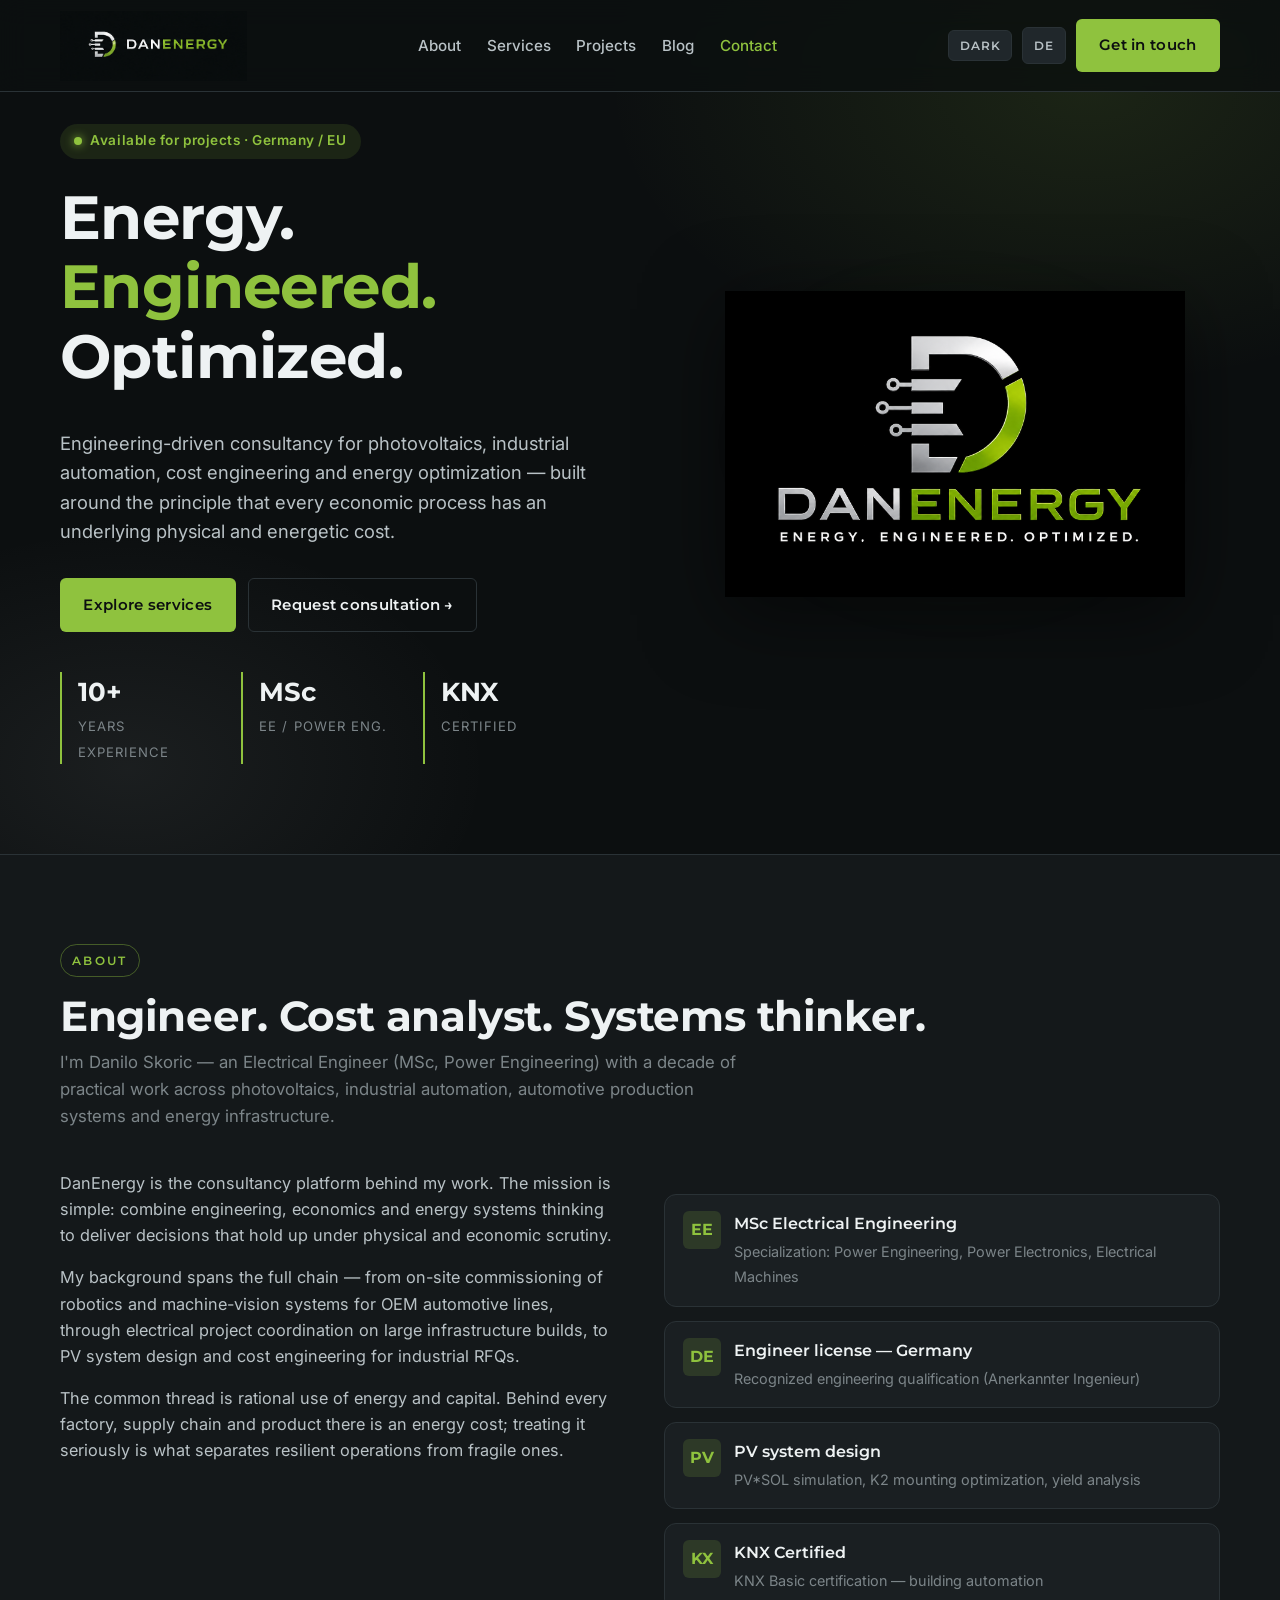
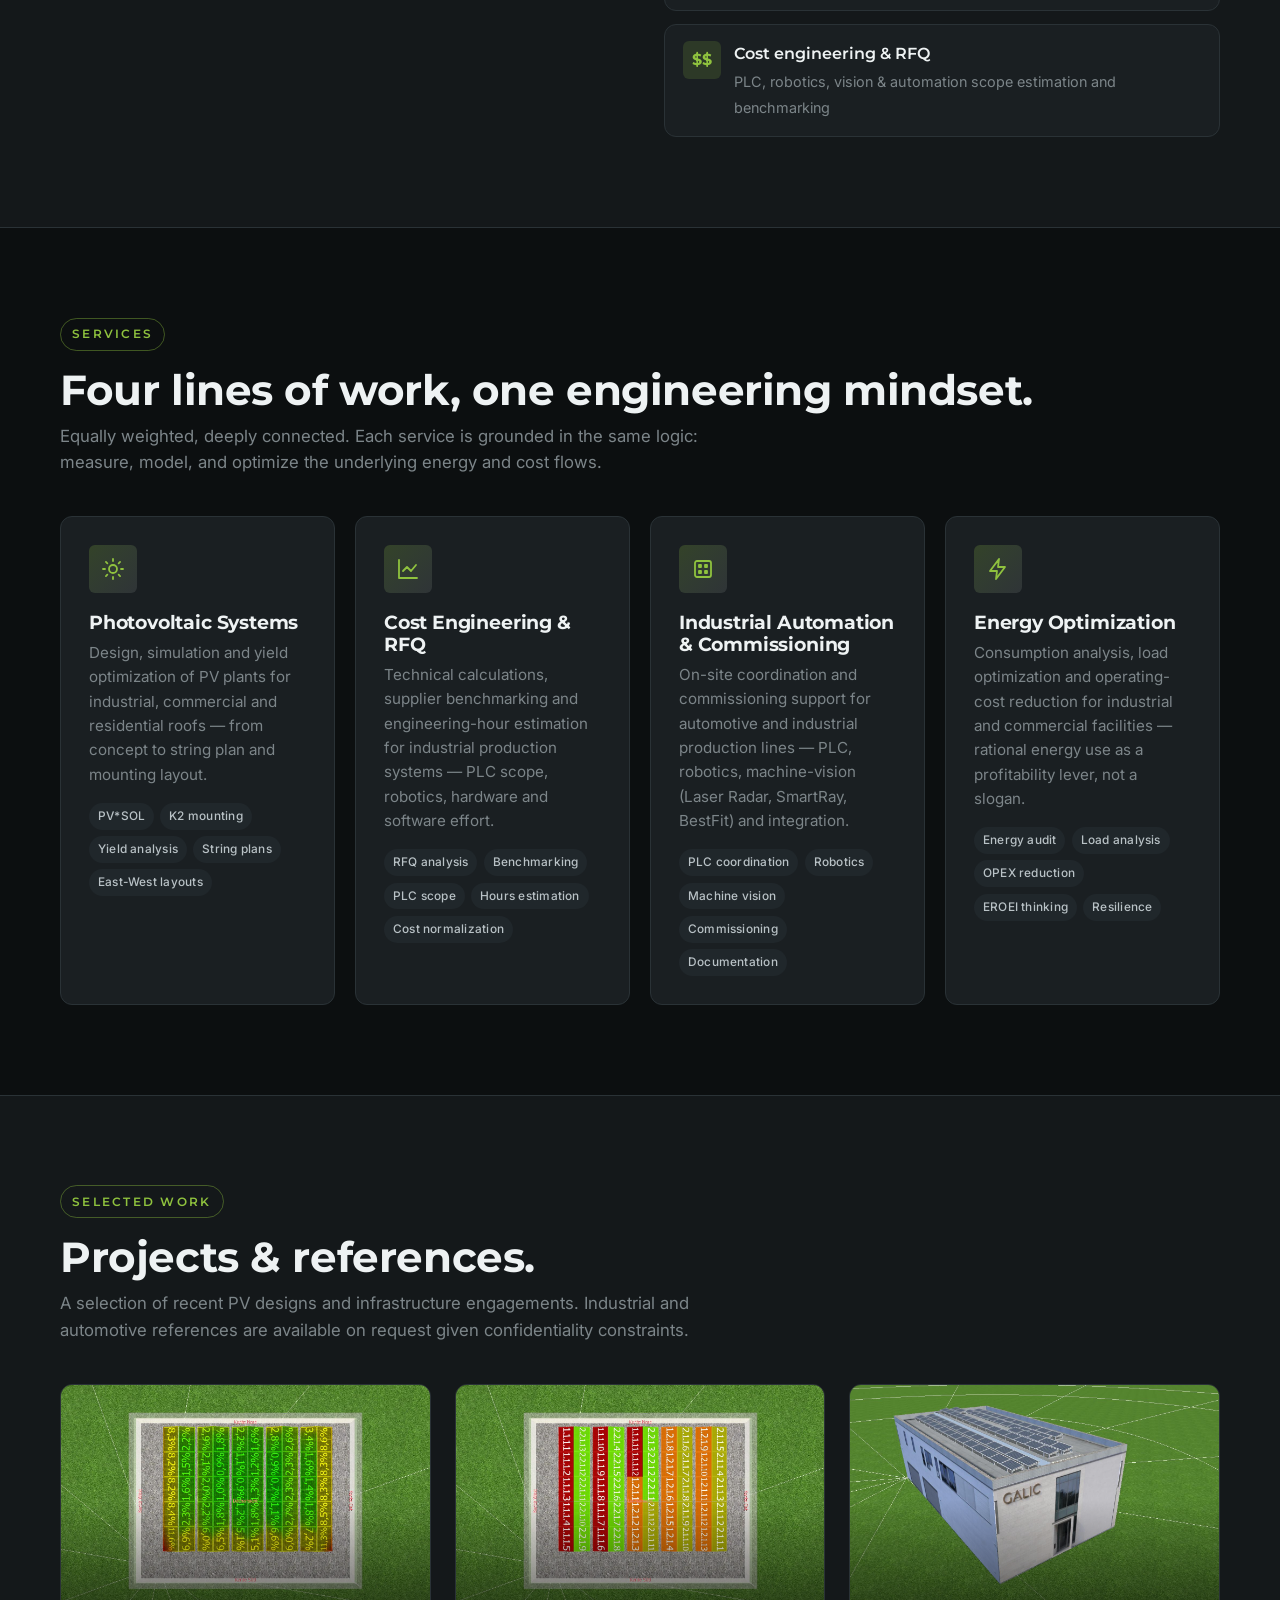
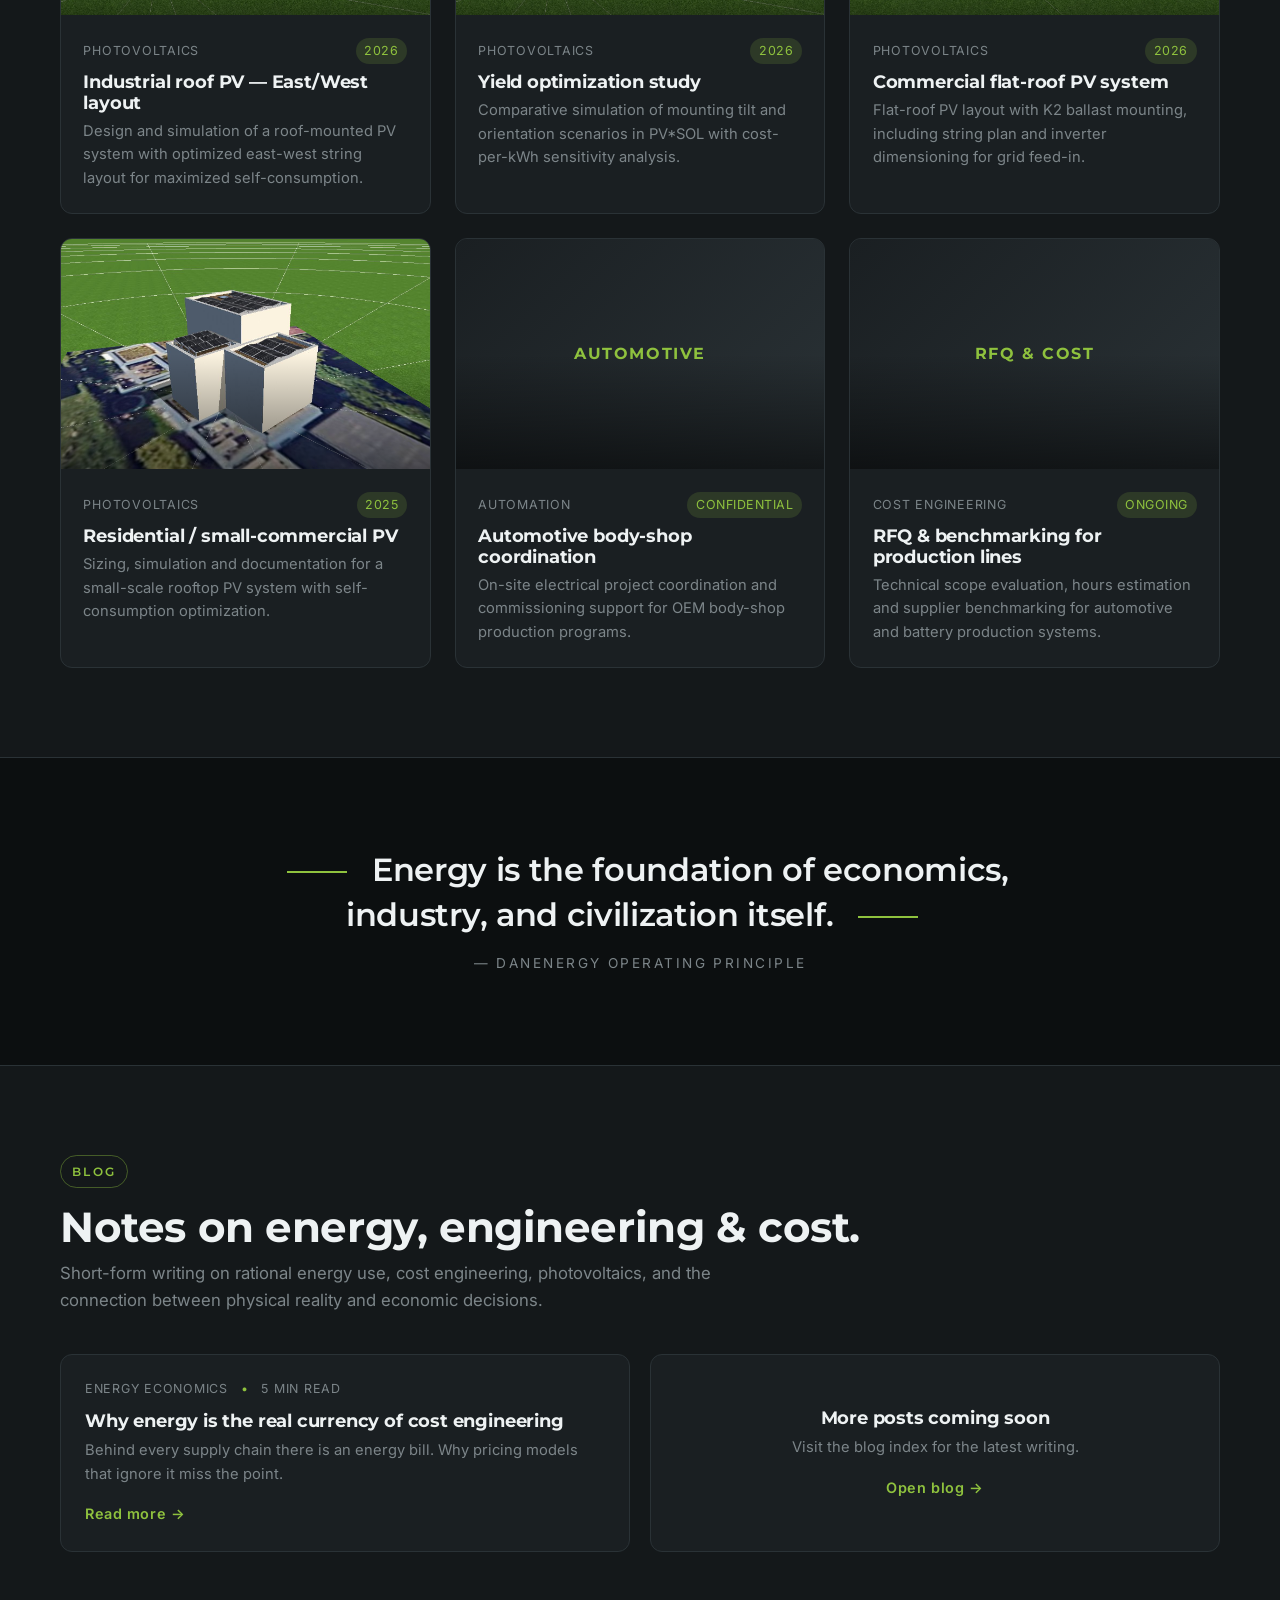
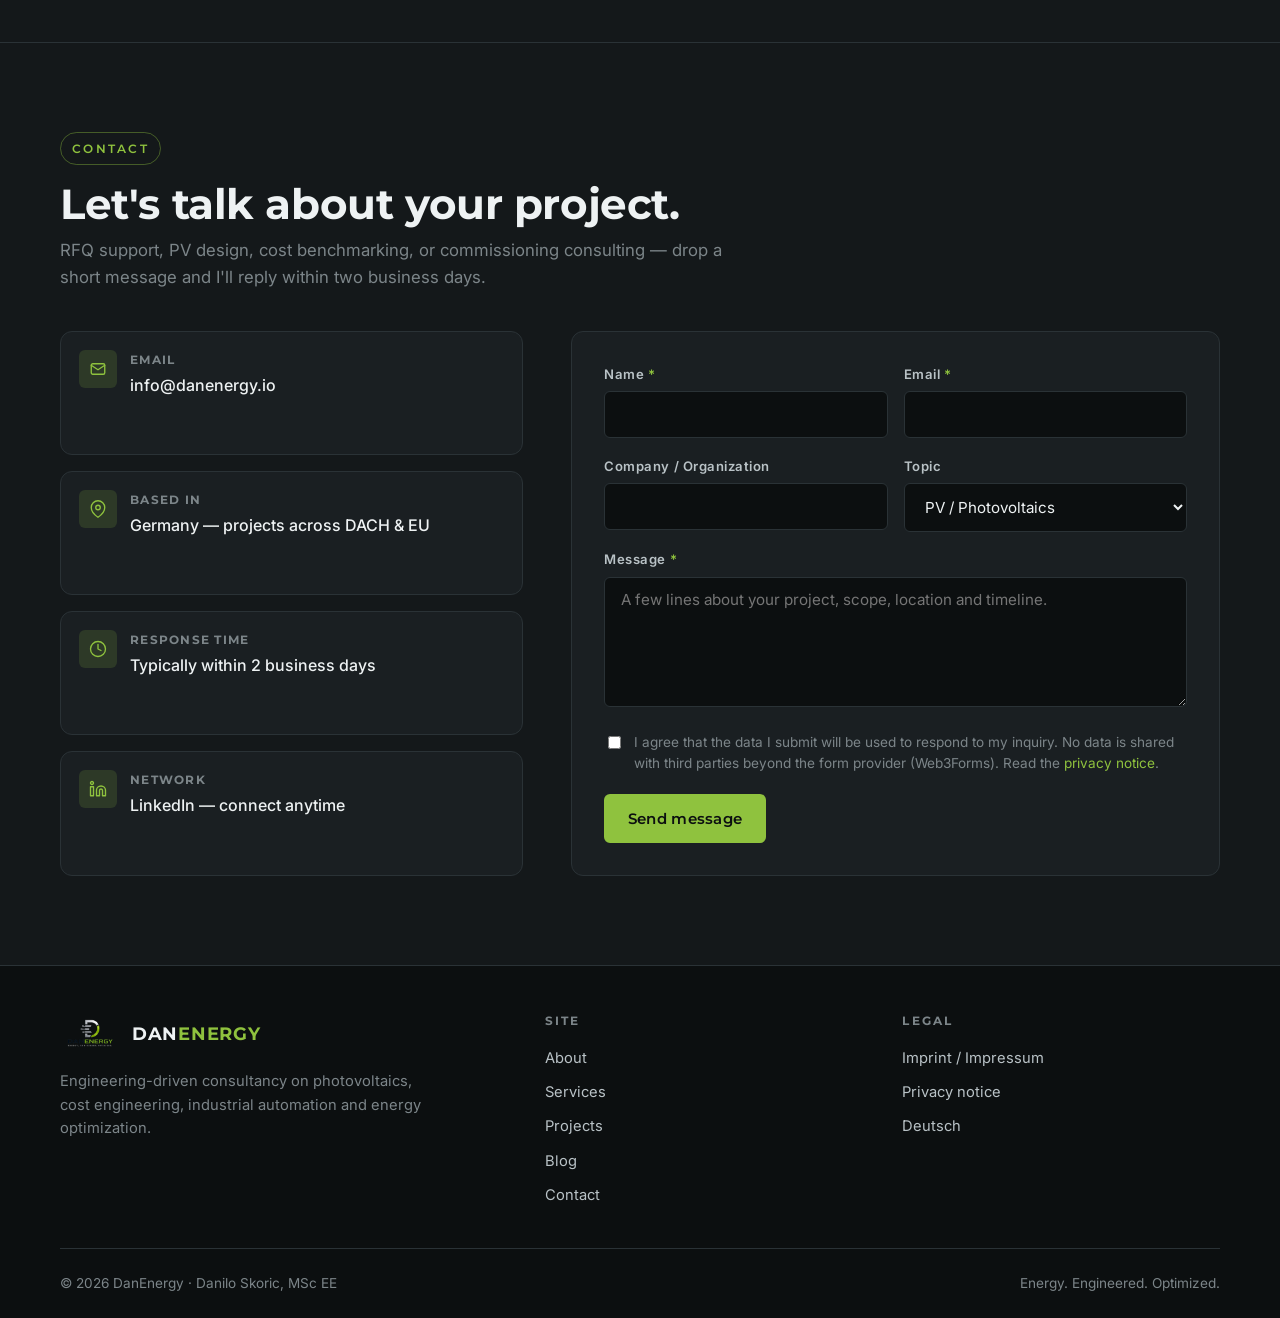
==== index.html @ 077e8f26 "Add files via upload" ====
<!DOCTYPE html>
<html lang="en" data-theme="dark">
<head>
<meta charset="UTF-8">
<meta name="viewport" content="width=device-width, initial-scale=1.0">
<title>DanEnergy — Energy. Engineered. Optimized.</title>
<meta name="description" content="DanEnergy — engineering consultancy for photovoltaics, cost engineering, industrial automation and energy optimization. Founded by MSc Electrical Engineer Danilo Skoric.">
<meta name="author" content="Danilo Skoric">
<meta name="theme-color" content="#0c0f10">

<!-- Open Graph -->
<meta property="og:title" content="DanEnergy — Energy. Engineered. Optimized.">
<meta property="og:description" content="Engineering-driven solutions for photovoltaics, cost engineering, industrial automation and energy optimization.">
<meta property="og:type" content="website">
<meta property="og:url" content="https://danenergy.io/">
<meta property="og:image" content="https://danenergy.io/assets/images/danenergy_logo.png">

<link rel="icon" type="image/png" href="assets/images/danenergy_logo.png">
<link rel="apple-touch-icon" href="assets/images/danenergy_logo.png">

<link rel="preconnect" href="https://fonts.googleapis.com">
<link rel="preconnect" href="https://fonts.gstatic.com" crossorigin>
<link href="https://fonts.googleapis.com/css2?family=Inter:wght@400;500;600&family=Montserrat:wght@500;600;700&display=swap" rel="stylesheet">

<link rel="stylesheet" href="css/styles.css">
</head>
<body>

<!-- =========== HEADER =========== -->
<header class="site-header">
  <div class="container nav-wrap">
    <a href="#" class="brand" aria-label="DanEnergy home">
      <img src="assets/images/danenergy_brand_horizontal.png" alt="DanEnergy">
    </a>

    <ul class="nav-links" id="navLinks">
      <li><a href="#about">About</a></li>
      <li><a href="#services">Services</a></li>
      <li><a href="#projects">Projects</a></li>
      <li><a href="blog/index.html">Blog</a></li>
      <li><a href="#contact">Contact</a></li>
    </ul>

    <div class="nav-actions">
      <button class="theme-toggle" id="themeToggle" aria-label="Toggle dark / light theme">DARK</button>
      <a class="lang-toggle" href="de/index.html" aria-label="Switch to German">DE</a>
      <a class="btn btn-primary" href="#contact">Get in touch</a>
      <button class="menu-toggle" id="menuToggle" aria-label="Open menu" aria-expanded="false">
        <span></span>
      </button>
    </div>
  </div>
</header>

<!-- =========== HERO =========== -->
<section class="hero">
  <div class="container hero-grid">
    <div class="hero-text reveal">
      <span class="hero-tag">Available for projects · Germany / EU</span>
      <h1>Energy. <span class="accent">Engineered.</span> Optimized.</h1>
      <p class="hero-lead">
        Engineering-driven consultancy for photovoltaics, industrial automation,
        cost engineering and energy optimization &mdash; built around the principle
        that every economic process has an underlying physical and energetic cost.
      </p>
      <div class="hero-cta">
        <a href="#services" class="btn btn-primary">Explore services</a>
        <a href="#contact" class="btn btn-ghost">Request consultation →</a>
      </div>
      <div class="hero-stats">
        <div class="hero-stat">
          <strong>10+</strong>
          <span>Years experience</span>
        </div>
        <div class="hero-stat">
          <strong>MSc</strong>
          <span>EE / Power Eng.</span>
        </div>
        <div class="hero-stat">
          <strong>KNX</strong>
          <span>Certified</span>
        </div>
      </div>
    </div>

    <div class="hero-visual reveal">
      <img src="assets/images/danenergy_brand_stacked.png" alt="DanEnergy — Energy. Engineered. Optimized." class="hero-logo">
    </div>
  </div>
</section>

<!-- =========== ABOUT =========== -->
<section id="about" class="about">
  <div class="container">
    <span class="section-eyebrow">About</span>
    <h2 class="section-title">Engineer. Cost analyst. Systems thinker.</h2>
    <p class="section-lead">
      I'm Danilo Skoric &mdash; an Electrical Engineer (MSc, Power Engineering) with a
      decade of practical work across photovoltaics, industrial automation, automotive
      production systems and energy infrastructure.
    </p>

    <div class="about-grid" style="margin-top: 2.5rem;">
      <div class="about-text reveal">
        <p>
          DanEnergy is the consultancy platform behind my work. The mission is simple:
          combine engineering, economics and energy systems thinking to deliver
          decisions that hold up under physical and economic scrutiny.
        </p>
        <p>
          My background spans the full chain &mdash; from on-site commissioning of
          robotics and machine-vision systems for OEM automotive lines, through
          electrical project coordination on large infrastructure builds, to
          PV system design and cost engineering for industrial RFQs.
        </p>
        <p>
          The common thread is rational use of energy and capital. Behind every
          factory, supply chain and product there is an energy cost; treating it
          seriously is what separates resilient operations from fragile ones.
        </p>
      </div>

      <div class="about-credentials reveal">
        <div class="credential">
          <div class="credential-icon">EE</div>
          <div class="credential-body">
            <strong>MSc Electrical Engineering</strong>
            <span>Specialization: Power Engineering, Power Electronics, Electrical Machines</span>
          </div>
        </div>
        <div class="credential">
          <div class="credential-icon">DE</div>
          <div class="credential-body">
            <strong>Engineer license — Germany</strong>
            <span>Recognized engineering qualification (Anerkannter Ingenieur)</span>
          </div>
        </div>
        <div class="credential">
          <div class="credential-icon">PV</div>
          <div class="credential-body">
            <strong>PV system design</strong>
            <span>PV*SOL simulation, K2 mounting optimization, yield analysis</span>
          </div>
        </div>
        <div class="credential">
          <div class="credential-icon">KX</div>
          <div class="credential-body">
            <strong>KNX Certified</strong>
            <span>KNX Basic certification — building automation</span>
          </div>
        </div>
        <div class="credential">
          <div class="credential-icon">$$</div>
          <div class="credential-body">
            <strong>Cost engineering &amp; RFQ</strong>
            <span>PLC, robotics, vision &amp; automation scope estimation and benchmarking</span>
          </div>
        </div>
      </div>
    </div>
  </div>
</section>

<!-- =========== SERVICES =========== -->
<section id="services">
  <div class="container">
    <span class="section-eyebrow">Services</span>
    <h2 class="section-title">Four lines of work, one engineering mindset.</h2>
    <p class="section-lead">
      Equally weighted, deeply connected. Each service is grounded in the same logic:
      measure, model, and optimize the underlying energy and cost flows.
    </p>

    <div class="services-grid">

      <!-- 1. PV -->
      <div class="service-card reveal">
        <div class="service-icon">
          <svg viewBox="0 0 24 24" fill="none" stroke="currentColor" stroke-width="1.8" stroke-linecap="round" stroke-linejoin="round"><circle cx="12" cy="12" r="4"/><path d="M12 2v2M12 20v2M4.93 4.93l1.41 1.41M17.66 17.66l1.41 1.41M2 12h2M20 12h2M4.93 19.07l1.41-1.41M17.66 6.34l1.41-1.41"/></svg>
        </div>
        <h3>Photovoltaic Systems</h3>
        <p>
          Design, simulation and yield optimization of PV plants for industrial,
          commercial and residential roofs &mdash; from concept to string plan and
          mounting layout.
        </p>
        <div class="service-tags">
          <span>PV*SOL</span><span>K2 mounting</span><span>Yield analysis</span><span>String plans</span><span>East-West layouts</span>
        </div>
      </div>

      <!-- 2. Cost Engineering -->
      <div class="service-card reveal">
        <div class="service-icon">
          <svg viewBox="0 0 24 24" fill="none" stroke="currentColor" stroke-width="1.8" stroke-linecap="round" stroke-linejoin="round"><path d="M3 3v18h18"/><path d="M7 14l4-4 4 4 5-6"/></svg>
        </div>
        <h3>Cost Engineering &amp; RFQ</h3>
        <p>
          Technical calculations, supplier benchmarking and engineering-hour
          estimation for industrial production systems &mdash; PLC scope, robotics,
          hardware and software effort.
        </p>
        <div class="service-tags">
          <span>RFQ analysis</span><span>Benchmarking</span><span>PLC scope</span><span>Hours estimation</span><span>Cost normalization</span>
        </div>
      </div>

      <!-- 3. Automation -->
      <div class="service-card reveal">
        <div class="service-icon">
          <svg viewBox="0 0 24 24" fill="none" stroke="currentColor" stroke-width="1.8" stroke-linecap="round" stroke-linejoin="round"><rect x="4" y="4" width="16" height="16" rx="2"/><path d="M8 8h2v2H8zM14 8h2v2h-2zM8 14h2v2H8zM14 14h2v2h-2z"/></svg>
        </div>
        <h3>Industrial Automation &amp; Commissioning</h3>
        <p>
          On-site coordination and commissioning support for automotive and
          industrial production lines &mdash; PLC, robotics, machine-vision (Laser
          Radar, SmartRay, BestFit) and integration.
        </p>
        <div class="service-tags">
          <span>PLC coordination</span><span>Robotics</span><span>Machine vision</span><span>Commissioning</span><span>Documentation</span>
        </div>
      </div>

      <!-- 4. Energy Optimization -->
      <div class="service-card reveal">
        <div class="service-icon">
          <svg viewBox="0 0 24 24" fill="none" stroke="currentColor" stroke-width="1.8" stroke-linecap="round" stroke-linejoin="round"><path d="M13 2L4 14h7l-1 8 9-12h-7l1-8z"/></svg>
        </div>
        <h3>Energy Optimization</h3>
        <p>
          Consumption analysis, load optimization and operating-cost reduction
          for industrial and commercial facilities &mdash; rational energy use as
          a profitability lever, not a slogan.
        </p>
        <div class="service-tags">
          <span>Energy audit</span><span>Load analysis</span><span>OPEX reduction</span><span>EROEI thinking</span><span>Resilience</span>
        </div>
      </div>

    </div>
  </div>
</section>

<!-- =========== PROJECTS =========== -->
<section id="projects" class="projects">
  <div class="container">
    <span class="section-eyebrow">Selected work</span>
    <h2 class="section-title">Projects &amp; references.</h2>
    <p class="section-lead">
      A selection of recent PV designs and infrastructure engagements. Industrial
      and automotive references are available on request given confidentiality
      constraints.
    </p>

    <div class="projects-grid">

      <article class="project-card reveal">
        <div class="project-image" style="background-image:url('assets/images/pv_project_01.jpg');"></div>
        <div class="project-body">
          <div class="project-meta"><span>Photovoltaics</span><span class="badge">2026</span></div>
          <h3>Industrial roof PV — East/West layout</h3>
          <p>Design and simulation of a roof-mounted PV system with optimized east-west string layout for maximized self-consumption.</p>
        </div>
      </article>

      <article class="project-card reveal">
        <div class="project-image" style="background-image:url('assets/images/pv_project_02.jpg');"></div>
        <div class="project-body">
          <div class="project-meta"><span>Photovoltaics</span><span class="badge">2026</span></div>
          <h3>Yield optimization study</h3>
          <p>Comparative simulation of mounting tilt and orientation scenarios in PV*SOL with cost-per-kWh sensitivity analysis.</p>
        </div>
      </article>

      <article class="project-card reveal">
        <div class="project-image" style="background-image:url('assets/images/pv_project_03.jpg');"></div>
        <div class="project-body">
          <div class="project-meta"><span>Photovoltaics</span><span class="badge">2026</span></div>
          <h3>Commercial flat-roof PV system</h3>
          <p>Flat-roof PV layout with K2 ballast mounting, including string plan and inverter dimensioning for grid feed-in.</p>
        </div>
      </article>

      <article class="project-card reveal">
        <div class="project-image" style="background-image:url('assets/images/pv_project_04.jpg');"></div>
        <div class="project-body">
          <div class="project-meta"><span>Photovoltaics</span><span class="badge">2025</span></div>
          <h3>Residential / small-commercial PV</h3>
          <p>Sizing, simulation and documentation for a small-scale rooftop PV system with self-consumption optimization.</p>
        </div>
      </article>

      <article class="project-card reveal">
        <div class="project-image" style="background:linear-gradient(135deg, #1a1f22, #2a3236);display:flex;align-items:center;justify-content:center;color:#8FC23E;font-family:Montserrat;font-weight:700;letter-spacing:0.1em;">AUTOMOTIVE</div>
        <div class="project-body">
          <div class="project-meta"><span>Automation</span><span class="badge">Confidential</span></div>
          <h3>Automotive body-shop coordination</h3>
          <p>On-site electrical project coordination and commissioning support for OEM body-shop production programs.</p>
        </div>
      </article>

      <article class="project-card reveal">
        <div class="project-image" style="background:linear-gradient(135deg, #1a1f22, #2a3236);display:flex;align-items:center;justify-content:center;color:#8FC23E;font-family:Montserrat;font-weight:700;letter-spacing:0.1em;">RFQ &amp; COST</div>
        <div class="project-body">
          <div class="project-meta"><span>Cost Engineering</span><span class="badge">Ongoing</span></div>
          <h3>RFQ &amp; benchmarking for production lines</h3>
          <p>Technical scope evaluation, hours estimation and supplier benchmarking for automotive and battery production systems.</p>
        </div>
      </article>

    </div>
  </div>
</section>

<!-- =========== PHILOSOPHY =========== -->
<section class="philosophy">
  <div class="container">
    <blockquote class="reveal">
      Energy is the foundation of economics, industry, and civilization itself.
    </blockquote>
    <cite>— DanEnergy operating principle</cite>
  </div>
</section>

<!-- =========== BLOG TEASER =========== -->
<section id="blog" class="projects" style="border-bottom:none;">
  <div class="container">
    <span class="section-eyebrow">Blog</span>
    <h2 class="section-title">Notes on energy, engineering &amp; cost.</h2>
    <p class="section-lead">
      Short-form writing on rational energy use, cost engineering, photovoltaics,
      and the connection between physical reality and economic decisions.
    </p>

    <div class="blog-grid">
      <a href="blog/why-energy-is-cost.html" class="blog-card reveal">
        <div class="blog-meta"><span>Energy economics</span><span class="dot">•</span><span>5 min read</span></div>
        <h3>Why energy is the real currency of cost engineering</h3>
        <p>Behind every supply chain there is an energy bill. Why pricing models that ignore it miss the point.</p>
        <span class="arrow">Read more →</span>
      </a>
      <a href="blog/index.html" class="blog-card reveal" style="display:flex;flex-direction:column;justify-content:center;align-items:center;text-align:center;">
        <h3 style="margin:0;">More posts coming soon</h3>
        <p style="margin-top:0.5rem;">Visit the blog index for the latest writing.</p>
        <span class="arrow">Open blog →</span>
      </a>
    </div>
  </div>
</section>

<!-- =========== CONTACT =========== -->
<section id="contact" class="contact">
  <div class="container">
    <span class="section-eyebrow">Contact</span>
    <h2 class="section-title">Let's talk about your project.</h2>
    <p class="section-lead">
      RFQ support, PV design, cost benchmarking, or commissioning consulting &mdash;
      drop a short message and I'll reply within two business days.
    </p>

    <div class="contact-grid">
      <div class="contact-info reveal">
        <div class="contact-item">
          <div class="contact-item-icon">
            <svg width="18" height="18" viewBox="0 0 24 24" fill="none" stroke="currentColor" stroke-width="1.8" stroke-linecap="round" stroke-linejoin="round"><rect x="3" y="5" width="18" height="14" rx="2"/><polyline points="3,7 12,13 21,7"/></svg>
          </div>
          <div>
            <strong>Email</strong>
            <a href="mailto:info@danenergy.io">info@danenergy.io</a>
          </div>
        </div>
        <div class="contact-item">
          <div class="contact-item-icon">
            <svg width="18" height="18" viewBox="0 0 24 24" fill="none" stroke="currentColor" stroke-width="1.8" stroke-linecap="round" stroke-linejoin="round"><path d="M21 10c0 7-9 13-9 13s-9-6-9-13a9 9 0 1 1 18 0z"/><circle cx="12" cy="10" r="3"/></svg>
          </div>
          <div>
            <strong>Based in</strong>
            <span>Germany — projects across DACH &amp; EU</span>
          </div>
        </div>
        <div class="contact-item">
          <div class="contact-item-icon">
            <svg width="18" height="18" viewBox="0 0 24 24" fill="none" stroke="currentColor" stroke-width="1.8" stroke-linecap="round" stroke-linejoin="round"><circle cx="12" cy="12" r="10"/><polyline points="12,6 12,12 16,14"/></svg>
          </div>
          <div>
            <strong>Response time</strong>
            <span>Typically within 2 business days</span>
          </div>
        </div>
        <div class="contact-item">
          <div class="contact-item-icon">
            <svg width="18" height="18" viewBox="0 0 24 24" fill="none" stroke="currentColor" stroke-width="1.8" stroke-linecap="round" stroke-linejoin="round"><path d="M16 8a6 6 0 0 1 6 6v7h-4v-7a2 2 0 0 0-4 0v7h-4v-7a6 6 0 0 1 6-6z"/><rect x="2" y="9" width="4" height="12"/><circle cx="4" cy="4" r="2"/></svg>
          </div>
          <div>
            <strong>Network</strong>
            <span>LinkedIn — connect anytime</span>
          </div>
        </div>
      </div>

      <form class="contact-form reveal" id="contactForm">
        <!-- Web3Forms access key — replace YOUR_ACCESS_KEY with the key from web3forms.com -->
        <input type="hidden" name="access_key" value="3fb050ed-e477-4a73-8b90-6a3d4aa38ea7">
        <input type="hidden" name="subject" value="New inquiry from danenergy.io">
        <input type="hidden" name="from_name" value="DanEnergy website">
        <!-- Honeypot anti-spam -->
        <input type="checkbox" name="botcheck" style="display:none" tabindex="-1" autocomplete="off">

        <div class="form-row">
          <div class="form-field">
            <label for="name">Name <span class="req">*</span></label>
            <input type="text" id="name" name="name" required autocomplete="name">
          </div>
          <div class="form-field">
            <label for="email">Email <span class="req">*</span></label>
            <input type="email" id="email" name="email" required autocomplete="email">
          </div>
        </div>

        <div class="form-row">
          <div class="form-field">
            <label for="company">Company / Organization</label>
            <input type="text" id="company" name="company" autocomplete="organization">
          </div>
          <div class="form-field">
            <label for="topic">Topic</label>
            <select id="topic" name="topic">
              <option value="PV / Photovoltaics">PV / Photovoltaics</option>
              <option value="Cost Engineering / RFQ">Cost Engineering / RFQ</option>
              <option value="Industrial Automation / Commissioning">Industrial Automation / Commissioning</option>
              <option value="Energy Optimization">Energy Optimization</option>
              <option value="Other">Other</option>
            </select>
          </div>
        </div>

        <div class="form-field">
          <label for="message">Message <span class="req">*</span></label>
          <textarea id="message" name="message" required placeholder="A few lines about your project, scope, location and timeline."></textarea>
        </div>

        <label class="form-consent">
          <input type="checkbox" required>
          <span>I agree that the data I submit will be used to respond to my inquiry. No data is shared with third parties beyond the form provider (Web3Forms). Read the <a href="#">privacy notice</a>.</span>
        </label>

        <button type="submit" class="btn btn-primary" id="submitBtn">Send message</button>

        <div class="form-status" id="formStatus" role="status" aria-live="polite"></div>
      </form>
    </div>
  </div>
</section>

<!-- =========== FOOTER =========== -->
<footer class="site-footer">
  <div class="container">
    <div class="footer-grid">
      <div>
        <div class="footer-brand">
          <img src="assets/images/danenergy_logo.png" alt="DanEnergy logo">
          <strong>DAN<span>ENERGY</span></strong>
        </div>
        <p class="footer-text">
          Engineering-driven consultancy on photovoltaics, cost engineering,
          industrial automation and energy optimization.
        </p>
      </div>
      <div class="footer-col">
        <h4>Site</h4>
        <ul>
          <li><a href="#about">About</a></li>
          <li><a href="#services">Services</a></li>
          <li><a href="#projects">Projects</a></li>
          <li><a href="blog/index.html">Blog</a></li>
          <li><a href="#contact">Contact</a></li>
        </ul>
      </div>
      <div class="footer-col">
        <h4>Legal</h4>
        <ul>
          <li><a href="#">Imprint / Impressum</a></li>
          <li><a href="#">Privacy notice</a></li>
          <li><a href="de/index.html">Deutsch</a></li>
        </ul>
      </div>
    </div>
    <div class="footer-bottom">
      <span>© <span id="year"></span> DanEnergy · Danilo Skoric, MSc EE</span>
      <span>Energy. Engineered. Optimized.</span>
    </div>
  </div>
</footer>

<script src="js/main.js"></script>
</body>
</html>
---- css/styles.css ----
/* =====================================================
   DanEnergy — Modern Engineering Portfolio
   Brand-aligned with DanEnergy Visual Identity
   ===================================================== */

:root {
  /* Brand colors extracted from logo / visual identity */
  --color-bg: #0c0f10;
  --color-bg-soft: #14181a;
  --color-bg-card: #1a1f22;
  --color-surface: #20272b;
  --color-border: #2a3236;
  --color-text: #eef2f3;
  --color-text-soft: #b9c2c6;
  --color-text-muted: #7c8589;
  --color-accent: #8FC23E;          /* signature lime-green from logo */
  --color-accent-soft: #a9d75e;
  --color-accent-dark: #6da025;
  --color-silver: #c8ced1;
  --color-silver-dark: #8a9296;
  --color-danger: #e0533a;

  --shadow-sm: 0 2px 6px rgba(0,0,0,0.25);
  --shadow-md: 0 8px 24px rgba(0,0,0,0.35);
  --shadow-lg: 0 16px 48px rgba(0,0,0,0.45);

  --radius-sm: 6px;
  --radius-md: 12px;
  --radius-lg: 20px;

  --font-display: "Montserrat", "Helvetica Neue", Arial, sans-serif;
  --font-body: "Inter", "Helvetica Neue", Arial, sans-serif;

  --container: 1200px;
  --header-h: 92px;

  --transition: 200ms ease-out;
}

/* Light theme overrides */
[data-theme="light"] {
  --color-bg: #f7f9fa;
  --color-bg-soft: #ffffff;
  --color-bg-card: #ffffff;
  --color-surface: #f0f3f5;
  --color-border: #d9dfe2;
  --color-text: #0f1416;
  --color-text-soft: #2c3539;
  --color-text-muted: #5b676d;
  --color-silver: #4a5256;
  --shadow-sm: 0 2px 6px rgba(0,0,0,0.08);
  --shadow-md: 0 8px 24px rgba(0,0,0,0.10);
  --shadow-lg: 0 16px 48px rgba(0,0,0,0.14);
}

/* =====================================================
   Base
   ===================================================== */
*, *::before, *::after { box-sizing: border-box; }

html { scroll-behavior: smooth; -webkit-text-size-adjust: 100%; }

body {
  margin: 0;
  font-family: var(--font-body);
  background: var(--color-bg);
  color: var(--color-text);
  line-height: 1.6;
  font-size: 16px;
  -webkit-font-smoothing: antialiased;
  text-rendering: optimizeLegibility;
}

img { max-width: 100%; display: block; }

a {
  color: var(--color-accent);
  text-decoration: none;
  transition: color var(--transition);
}
a:hover { color: var(--color-accent-soft); }

h1, h2, h3, h4 {
  font-family: var(--font-display);
  font-weight: 700;
  line-height: 1.15;
  letter-spacing: -0.01em;
  color: var(--color-text);
  margin: 0 0 0.6em;
}
h1 { font-size: clamp(2.2rem, 5.5vw, 3.8rem); }
h2 { font-size: clamp(1.7rem, 3.5vw, 2.6rem); }
h3 { font-size: 1.25rem; }

p { margin: 0 0 1em; color: var(--color-text-soft); }

.container {
  width: 100%;
  max-width: var(--container);
  margin: 0 auto;
  padding: 0 1.25rem;
}

section {
  padding: clamp(3.5rem, 7vw, 6rem) 0;
  position: relative;
}

.section-eyebrow {
  display: inline-block;
  font-family: var(--font-display);
  font-size: 0.78rem;
  font-weight: 600;
  letter-spacing: 0.18em;
  text-transform: uppercase;
  color: var(--color-accent);
  padding: 0.35rem 0.7rem;
  border: 1px solid color-mix(in oklab, var(--color-accent) 40%, transparent);
  border-radius: 999px;
  margin-bottom: 1rem;
}

.section-title {
  margin-bottom: 0.5rem;
}

.section-lead {
  max-width: 700px;
  color: var(--color-text-muted);
  font-size: 1.05rem;
}

/* =====================================================
   Header / Navigation
   ===================================================== */
.site-header {
  position: fixed;
  top: 0; left: 0; right: 0;
  height: var(--header-h);
  background: color-mix(in oklab, var(--color-bg) 80%, transparent);
  backdrop-filter: saturate(160%) blur(14px);
  -webkit-backdrop-filter: saturate(160%) blur(14px);
  border-bottom: 1px solid var(--color-border);
  z-index: 80;
  display: flex;
  align-items: center;
}

.nav-wrap {
  width: 100%;
  display: flex;
  align-items: center;
  justify-content: space-between;
  gap: 1rem;
}

.brand {
  display: flex;
  align-items: center;
  text-decoration: none;
  position: relative;
  padding: 0.25rem 0;
}
.brand img {
  height: 70px;
  width: auto;
  display: block;
  transition: transform var(--transition);
}
.brand:hover img { transform: scale(1.03); }

.nav-links {
  display: flex;
  align-items: center;
  gap: 1.6rem;
  list-style: none;
  margin: 0; padding: 0;
}
.nav-links a {
  color: var(--color-text-soft);
  font-weight: 500;
  font-size: 0.95rem;
  position: relative;
  padding: 0.25rem 0;
}
.nav-links a:hover { color: var(--color-text); }
.nav-links a.active { color: var(--color-accent); }
.nav-links a::after {
  content: "";
  position: absolute;
  left: 0; bottom: -4px;
  height: 2px; width: 0;
  background: var(--color-accent);
  transition: width var(--transition);
}
.nav-links a:hover::after { width: 100%; }

.nav-actions {
  display: flex;
  align-items: center;
  gap: 0.6rem;
}

.lang-toggle, .theme-toggle {
  background: var(--color-surface);
  border: 1px solid var(--color-border);
  color: var(--color-text-soft);
  border-radius: var(--radius-sm);
  padding: 0.45rem 0.7rem;
  font-family: var(--font-display);
  font-size: 0.78rem;
  font-weight: 600;
  letter-spacing: 0.06em;
  cursor: pointer;
  transition: all var(--transition);
}
.lang-toggle:hover, .theme-toggle:hover {
  border-color: var(--color-accent);
  color: var(--color-text);
}

.btn {
  display: inline-flex;
  align-items: center;
  gap: 0.5rem;
  padding: 0.85rem 1.4rem;
  font-family: var(--font-display);
  font-weight: 600;
  font-size: 0.95rem;
  letter-spacing: 0.02em;
  border-radius: var(--radius-sm);
  border: 1px solid transparent;
  cursor: pointer;
  transition: all var(--transition);
  text-decoration: none;
  white-space: nowrap;
}
.btn-primary {
  background: var(--color-accent);
  color: #0c0f10;
}
.btn-primary:hover {
  background: var(--color-accent-soft);
  color: #0c0f10;
  transform: translateY(-1px);
  box-shadow: 0 6px 18px color-mix(in oklab, var(--color-accent) 35%, transparent);
}
.btn-ghost {
  background: transparent;
  color: var(--color-text);
  border-color: var(--color-border);
}
.btn-ghost:hover {
  border-color: var(--color-accent);
  color: var(--color-accent);
}

.menu-toggle {
  display: none;
  background: transparent;
  border: 1px solid var(--color-border);
  border-radius: var(--radius-sm);
  width: 42px; height: 42px;
  cursor: pointer;
  padding: 0;
}
.menu-toggle span,
.menu-toggle span::before,
.menu-toggle span::after {
  content: "";
  display: block;
  width: 18px; height: 2px;
  background: var(--color-text);
  position: relative;
  margin: 0 auto;
  transition: all var(--transition);
}
.menu-toggle span::before { position: absolute; top: -6px; left: 0; }
.menu-toggle span::after  { position: absolute; top: 6px;  left: 0; }

/* =====================================================
   Hero
   ===================================================== */
.hero {
  min-height: calc(100vh - var(--header-h));
  display: flex;
  align-items: center;
  padding-top: calc(var(--header-h) + 2rem);
  position: relative;
  overflow: hidden;
}

.hero::before {
  content: "";
  position: absolute;
  inset: 0;
  background:
    radial-gradient(800px 500px at 85% 10%, color-mix(in oklab, var(--color-accent) 12%, transparent), transparent 60%),
    radial-gradient(600px 400px at 10% 90%, color-mix(in oklab, var(--color-silver) 8%, transparent), transparent 60%);
  pointer-events: none;
  z-index: 0;
}

.hero-grid {
  position: relative;
  z-index: 1;
  display: grid;
  grid-template-columns: 1.1fr 1fr;
  gap: 3rem;
  align-items: center;
}

.hero-tag {
  display: inline-flex;
  align-items: center;
  gap: 0.5rem;
  font-size: 0.85rem;
  color: var(--color-accent);
  background: color-mix(in oklab, var(--color-accent) 12%, transparent);
  padding: 0.4rem 0.9rem;
  border-radius: 999px;
  font-weight: 600;
  letter-spacing: 0.04em;
  margin-bottom: 1.5rem;
}
.hero-tag::before {
  content: "";
  width: 8px; height: 8px;
  border-radius: 50%;
  background: var(--color-accent);
  box-shadow: 0 0 10px var(--color-accent);
}

.hero h1 .accent { color: var(--color-accent); }

.hero-lead {
  font-size: 1.15rem;
  color: var(--color-text-soft);
  max-width: 560px;
  margin-bottom: 2rem;
}

.hero-cta {
  display: flex;
  flex-wrap: wrap;
  gap: 0.75rem;
  margin-bottom: 2.5rem;
}

.hero-stats {
  display: grid;
  grid-template-columns: repeat(3, 1fr);
  gap: 1.5rem;
  max-width: 520px;
}
.hero-stat {
  border-left: 2px solid var(--color-accent);
  padding-left: 1rem;
}
.hero-stat strong {
  display: block;
  font-family: var(--font-display);
  font-size: 1.6rem;
  color: var(--color-text);
  font-weight: 700;
}
.hero-stat span {
  font-size: 0.82rem;
  color: var(--color-text-muted);
  text-transform: uppercase;
  letter-spacing: 0.08em;
}

.hero-visual {
  position: relative;
  display: flex;
  align-items: center;
  justify-content: center;
  padding: 1rem;
}

/* Soft ambient backdrop behind the hero logo */
.hero-visual::before {
  content: "";
  position: absolute;
  inset: 5%;
  background:
    radial-gradient(closest-side at 50% 50%, color-mix(in oklab, var(--color-accent) 22%, transparent) 0%, transparent 70%);
  filter: blur(60px);
  z-index: 0;
  animation: pulse 6s ease-in-out infinite alternate;
  pointer-events: none;
}

.hero-logo {
  position: relative;
  z-index: 2;
  width: 100%;
  max-width: 460px;
  height: auto;
  display: block;
  filter: drop-shadow(0 18px 40px rgba(0, 0, 0, 0.5));
  animation: float 5s ease-in-out infinite alternate;
}

@keyframes pulse {
  from { opacity: 0.55; transform: scale(1); }
  to   { opacity: 1;    transform: scale(1.04); }
}
@keyframes float {
  from { transform: translateY(-5px); }
  to   { transform: translateY(5px); }
}

/* =====================================================
   About
   ===================================================== */
.about {
  background: var(--color-bg-soft);
  border-top: 1px solid var(--color-border);
  border-bottom: 1px solid var(--color-border);
}

.about-grid {
  display: grid;
  grid-template-columns: 1fr 1fr;
  gap: 3rem;
  align-items: start;
}

.about-text p { font-size: 1.02rem; }

.about-credentials {
  display: grid;
  gap: 0.85rem;
  margin-top: 1.5rem;
}
.credential {
  display: flex;
  gap: 0.85rem;
  padding: 1rem 1.1rem;
  background: var(--color-bg-card);
  border: 1px solid var(--color-border);
  border-radius: var(--radius-md);
  transition: all var(--transition);
}
.credential:hover {
  border-color: var(--color-accent);
  transform: translateY(-2px);
}
.credential-icon {
  flex-shrink: 0;
  width: 38px; height: 38px;
  border-radius: var(--radius-sm);
  background: color-mix(in oklab, var(--color-accent) 16%, transparent);
  color: var(--color-accent);
  display: flex; align-items: center; justify-content: center;
  font-family: var(--font-display);
  font-weight: 700;
}
.credential-body strong {
  display: block;
  color: var(--color-text);
  font-family: var(--font-display);
  font-weight: 600;
  margin-bottom: 0.15rem;
}
.credential-body span {
  font-size: 0.9rem;
  color: var(--color-text-muted);
}

/* =====================================================
   Services
   ===================================================== */
.services-grid {
  display: grid;
  grid-template-columns: repeat(auto-fit, minmax(260px, 1fr));
  gap: 1.25rem;
  margin-top: 2.5rem;
}

.service-card {
  background: var(--color-bg-card);
  border: 1px solid var(--color-border);
  border-radius: var(--radius-md);
  padding: 1.75rem;
  position: relative;
  overflow: hidden;
  transition: all var(--transition);
}

.service-card::before {
  content: "";
  position: absolute;
  top: 0; left: 0;
  width: 100%; height: 3px;
  background: linear-gradient(90deg, var(--color-accent), transparent);
  opacity: 0;
  transition: opacity var(--transition);
}

.service-card:hover {
  transform: translateY(-4px);
  border-color: var(--color-accent);
  box-shadow: var(--shadow-md);
}
.service-card:hover::before { opacity: 1; }

.service-icon {
  width: 48px; height: 48px;
  border-radius: var(--radius-sm);
  background: linear-gradient(135deg, color-mix(in oklab, var(--color-accent) 22%, transparent), color-mix(in oklab, var(--color-silver) 12%, transparent));
  color: var(--color-accent);
  display: flex; align-items: center; justify-content: center;
  margin-bottom: 1.1rem;
}
.service-icon svg { width: 24px; height: 24px; }

.service-card h3 {
  font-family: var(--font-display);
  font-size: 1.2rem;
  margin-bottom: 0.5rem;
}

.service-card p {
  font-size: 0.95rem;
  color: var(--color-text-muted);
  margin-bottom: 1rem;
}

.service-tags {
  display: flex;
  flex-wrap: wrap;
  gap: 0.4rem;
}
.service-tags span {
  font-size: 0.74rem;
  padding: 0.25rem 0.55rem;
  background: var(--color-surface);
  color: var(--color-text-soft);
  border-radius: 999px;
  font-weight: 500;
  letter-spacing: 0.02em;
}

/* =====================================================
   Projects
   ===================================================== */
.projects {
  background: var(--color-bg-soft);
  border-top: 1px solid var(--color-border);
  border-bottom: 1px solid var(--color-border);
}

.projects-grid {
  display: grid;
  grid-template-columns: repeat(auto-fit, minmax(280px, 1fr));
  gap: 1.5rem;
  margin-top: 2.5rem;
}

.project-card {
  background: var(--color-bg-card);
  border: 1px solid var(--color-border);
  border-radius: var(--radius-md);
  overflow: hidden;
  transition: all var(--transition);
}
.project-card:hover {
  transform: translateY(-4px);
  border-color: var(--color-accent);
  box-shadow: var(--shadow-md);
}

.project-image {
  aspect-ratio: 16 / 10;
  background: var(--color-surface);
  background-size: cover;
  background-position: center;
  position: relative;
}
.project-image::after {
  content: "";
  position: absolute;
  inset: 0;
  background: linear-gradient(180deg, transparent 50%, rgba(0,0,0,0.55));
}

.project-body {
  padding: 1.4rem;
}
.project-meta {
  display: flex;
  justify-content: space-between;
  align-items: center;
  margin-bottom: 0.5rem;
  font-size: 0.78rem;
  color: var(--color-text-muted);
  letter-spacing: 0.06em;
  text-transform: uppercase;
}
.project-meta .badge {
  background: color-mix(in oklab, var(--color-accent) 16%, transparent);
  color: var(--color-accent);
  padding: 0.2rem 0.55rem;
  border-radius: 999px;
  letter-spacing: 0.04em;
}

.project-card h3 {
  font-size: 1.12rem;
  margin-bottom: 0.4rem;
}
.project-card p {
  font-size: 0.92rem;
  color: var(--color-text-muted);
  margin: 0;
}

/* =====================================================
   Philosophy quote
   ===================================================== */
.philosophy {
  text-align: center;
  position: relative;
}
.philosophy blockquote {
  margin: 0 auto;
  max-width: 820px;
  font-family: var(--font-display);
  font-size: clamp(1.4rem, 3vw, 2rem);
  font-weight: 600;
  line-height: 1.4;
  color: var(--color-text);
  letter-spacing: -0.01em;
}
.philosophy blockquote::before,
.philosophy blockquote::after {
  content: "";
  display: inline-block;
  width: 60px; height: 2px;
  background: var(--color-accent);
  margin: 0 1rem;
  vertical-align: middle;
}
.philosophy cite {
  display: block;
  margin-top: 1rem;
  font-style: normal;
  font-size: 0.85rem;
  letter-spacing: 0.18em;
  text-transform: uppercase;
  color: var(--color-text-muted);
}

/* =====================================================
   Blog
   ===================================================== */
.blog-grid {
  display: grid;
  grid-template-columns: repeat(auto-fit, minmax(280px, 1fr));
  gap: 1.25rem;
  margin-top: 2.5rem;
}
.blog-card {
  display: block;
  background: var(--color-bg-card);
  border: 1px solid var(--color-border);
  border-radius: var(--radius-md);
  padding: 1.5rem;
  transition: all var(--transition);
  color: var(--color-text);
}
.blog-card:hover {
  transform: translateY(-3px);
  border-color: var(--color-accent);
  box-shadow: var(--shadow-md);
  color: var(--color-text);
}
.blog-meta {
  display: flex;
  gap: 0.8rem;
  font-size: 0.78rem;
  color: var(--color-text-muted);
  letter-spacing: 0.06em;
  text-transform: uppercase;
  margin-bottom: 0.7rem;
}
.blog-meta .dot { color: var(--color-accent); }
.blog-card h3 {
  font-size: 1.15rem;
  margin-bottom: 0.5rem;
}
.blog-card p {
  font-size: 0.92rem;
  color: var(--color-text-muted);
  margin: 0;
}
.blog-card .arrow {
  display: inline-block;
  margin-top: 1rem;
  color: var(--color-accent);
  font-weight: 600;
  font-size: 0.9rem;
  letter-spacing: 0.04em;
}

/* =====================================================
   Contact
   ===================================================== */
.contact {
  background: var(--color-bg-soft);
  border-top: 1px solid var(--color-border);
}

.contact-grid {
  display: grid;
  grid-template-columns: 1fr 1.4fr;
  gap: 3rem;
  margin-top: 2.5rem;
}

.contact-info {
  display: grid;
  gap: 1rem;
}
.contact-item {
  display: flex;
  gap: 0.85rem;
  padding: 1.1rem;
  background: var(--color-bg-card);
  border: 1px solid var(--color-border);
  border-radius: var(--radius-md);
}
.contact-item-icon {
  width: 38px; height: 38px;
  border-radius: var(--radius-sm);
  background: color-mix(in oklab, var(--color-accent) 16%, transparent);
  color: var(--color-accent);
  display: flex; align-items: center; justify-content: center;
  flex-shrink: 0;
}
.contact-item strong {
  display: block;
  font-family: var(--font-display);
  font-size: 0.78rem;
  letter-spacing: 0.1em;
  color: var(--color-text-muted);
  text-transform: uppercase;
  margin-bottom: 0.2rem;
}
.contact-item span, .contact-item a {
  color: var(--color-text);
  font-weight: 500;
  word-break: break-word;
}

/* Form */
.contact-form {
  background: var(--color-bg-card);
  border: 1px solid var(--color-border);
  border-radius: var(--radius-md);
  padding: 2rem;
}

.form-row {
  display: grid;
  grid-template-columns: 1fr 1fr;
  gap: 1rem;
}

.form-field {
  margin-bottom: 1.1rem;
}
.form-field label {
  display: block;
  font-size: 0.82rem;
  font-weight: 600;
  color: var(--color-text-soft);
  margin-bottom: 0.4rem;
  letter-spacing: 0.04em;
}
.form-field label .req { color: var(--color-accent); }

.form-field input,
.form-field select,
.form-field textarea {
  width: 100%;
  padding: 0.8rem 1rem;
  background: var(--color-bg);
  border: 1px solid var(--color-border);
  border-radius: var(--radius-sm);
  color: var(--color-text);
  font-family: var(--font-body);
  font-size: 0.95rem;
  transition: all var(--transition);
}
.form-field textarea {
  resize: vertical;
  min-height: 130px;
}
.form-field input:focus,
.form-field select:focus,
.form-field textarea:focus {
  outline: none;
  border-color: var(--color-accent);
  box-shadow: 0 0 0 3px color-mix(in oklab, var(--color-accent) 20%, transparent);
}

.form-consent {
  display: flex;
  align-items: flex-start;
  gap: 0.6rem;
  font-size: 0.85rem;
  color: var(--color-text-muted);
  margin-bottom: 1.2rem;
}
.form-consent input { margin-top: 0.25rem; accent-color: var(--color-accent); }
.form-consent a { color: var(--color-accent); }

.form-status {
  margin-top: 1rem;
  padding: 0.85rem 1rem;
  border-radius: var(--radius-sm);
  font-size: 0.92rem;
  display: none;
}
.form-status.success {
  display: block;
  background: color-mix(in oklab, var(--color-accent) 18%, transparent);
  color: var(--color-accent);
  border: 1px solid color-mix(in oklab, var(--color-accent) 40%, transparent);
}
.form-status.error {
  display: block;
  background: color-mix(in oklab, var(--color-danger) 18%, transparent);
  color: var(--color-danger);
  border: 1px solid color-mix(in oklab, var(--color-danger) 40%, transparent);
}

/* =====================================================
   Footer
   ===================================================== */
.site-footer {
  background: var(--color-bg);
  border-top: 1px solid var(--color-border);
  padding: 3rem 0 1.5rem;
}

.footer-grid {
  display: grid;
  grid-template-columns: 1.4fr 1fr 1fr;
  gap: 2.5rem;
  margin-bottom: 2.5rem;
}

.footer-brand {
  display: flex;
  align-items: center;
  gap: 0.75rem;
  margin-bottom: 1rem;
}
.footer-brand img { height: 40px; }
.footer-brand strong {
  font-family: var(--font-display);
  font-size: 1.1rem;
  letter-spacing: 0.04em;
}
.footer-brand strong span { color: var(--color-accent); }

.footer-text {
  color: var(--color-text-muted);
  font-size: 0.92rem;
  max-width: 380px;
}

.footer-col h4 {
  font-family: var(--font-display);
  font-size: 0.78rem;
  letter-spacing: 0.18em;
  text-transform: uppercase;
  color: var(--color-text-muted);
  margin-bottom: 1rem;
}
.footer-col ul {
  list-style: none;
  padding: 0; margin: 0;
  display: grid;
  gap: 0.55rem;
}
.footer-col a {
  color: var(--color-text-soft);
  font-size: 0.92rem;
}
.footer-col a:hover { color: var(--color-accent); }

.footer-bottom {
  border-top: 1px solid var(--color-border);
  padding-top: 1.5rem;
  display: flex;
  justify-content: space-between;
  align-items: center;
  flex-wrap: wrap;
  gap: 0.5rem;
  color: var(--color-text-muted);
  font-size: 0.85rem;
}

/* =====================================================
   Reveal-on-scroll
   ===================================================== */
.reveal {
  opacity: 0;
  transform: translateY(24px);
  transition: opacity 600ms ease-out, transform 600ms ease-out;
}
.reveal.is-visible {
  opacity: 1;
  transform: translateY(0);
}

/* =====================================================
   Responsive
   ===================================================== */
@media (max-width: 960px) {
  .hero-grid { grid-template-columns: 1fr; gap: 2.5rem; }
  .hero-visual { aspect-ratio: 16/12; max-height: 420px; }
  .about-grid { grid-template-columns: 1fr; gap: 2rem; }
  .contact-grid { grid-template-columns: 1fr; gap: 2rem; }
  .footer-grid { grid-template-columns: 1fr 1fr; gap: 2rem; }
}

@media (max-width: 720px) {
  :root { --header-h: 76px; }
  .brand img { height: 50px; }
  .nav-links {
    position: fixed;
    top: var(--header-h);
    right: 0; left: 0;
    flex-direction: column;
    align-items: stretch;
    gap: 0;
    background: var(--color-bg-soft);
    border-bottom: 1px solid var(--color-border);
    padding: 1rem 1.25rem;
    transform: translateY(-110%);
    transition: transform 250ms ease-out;
    z-index: 90;
  }
  .nav-links.open { transform: translateY(0); }
  .nav-links li { padding: 0.7rem 0; border-bottom: 1px solid var(--color-border); }
  .nav-links li:last-child { border: none; }
  .menu-toggle { display: block; }
  .nav-actions .btn { display: none; }
  .form-row { grid-template-columns: 1fr; }
  .footer-grid { grid-template-columns: 1fr; }
  .hero-stats { grid-template-columns: 1fr 1fr; }
  .hero-tagline { gap: 0.5rem; letter-spacing: 0.18em; font-size: 0.78rem; }
  .hero-tagline .sep { width: 3px; height: 3px; }
}

@media (max-width: 420px) {
  .hero-tagline { flex-wrap: wrap; justify-content: center; gap: 0.4rem; }
  .nav-actions .lang-toggle, .nav-actions .theme-toggle { padding: 0.4rem 0.55rem; font-size: 0.72rem; }
}

/* Print-friendly */
@media print {
  .site-header, .menu-toggle, .lang-toggle, .theme-toggle, .hero-cta { display: none; }
  body { background: white; color: black; }
}
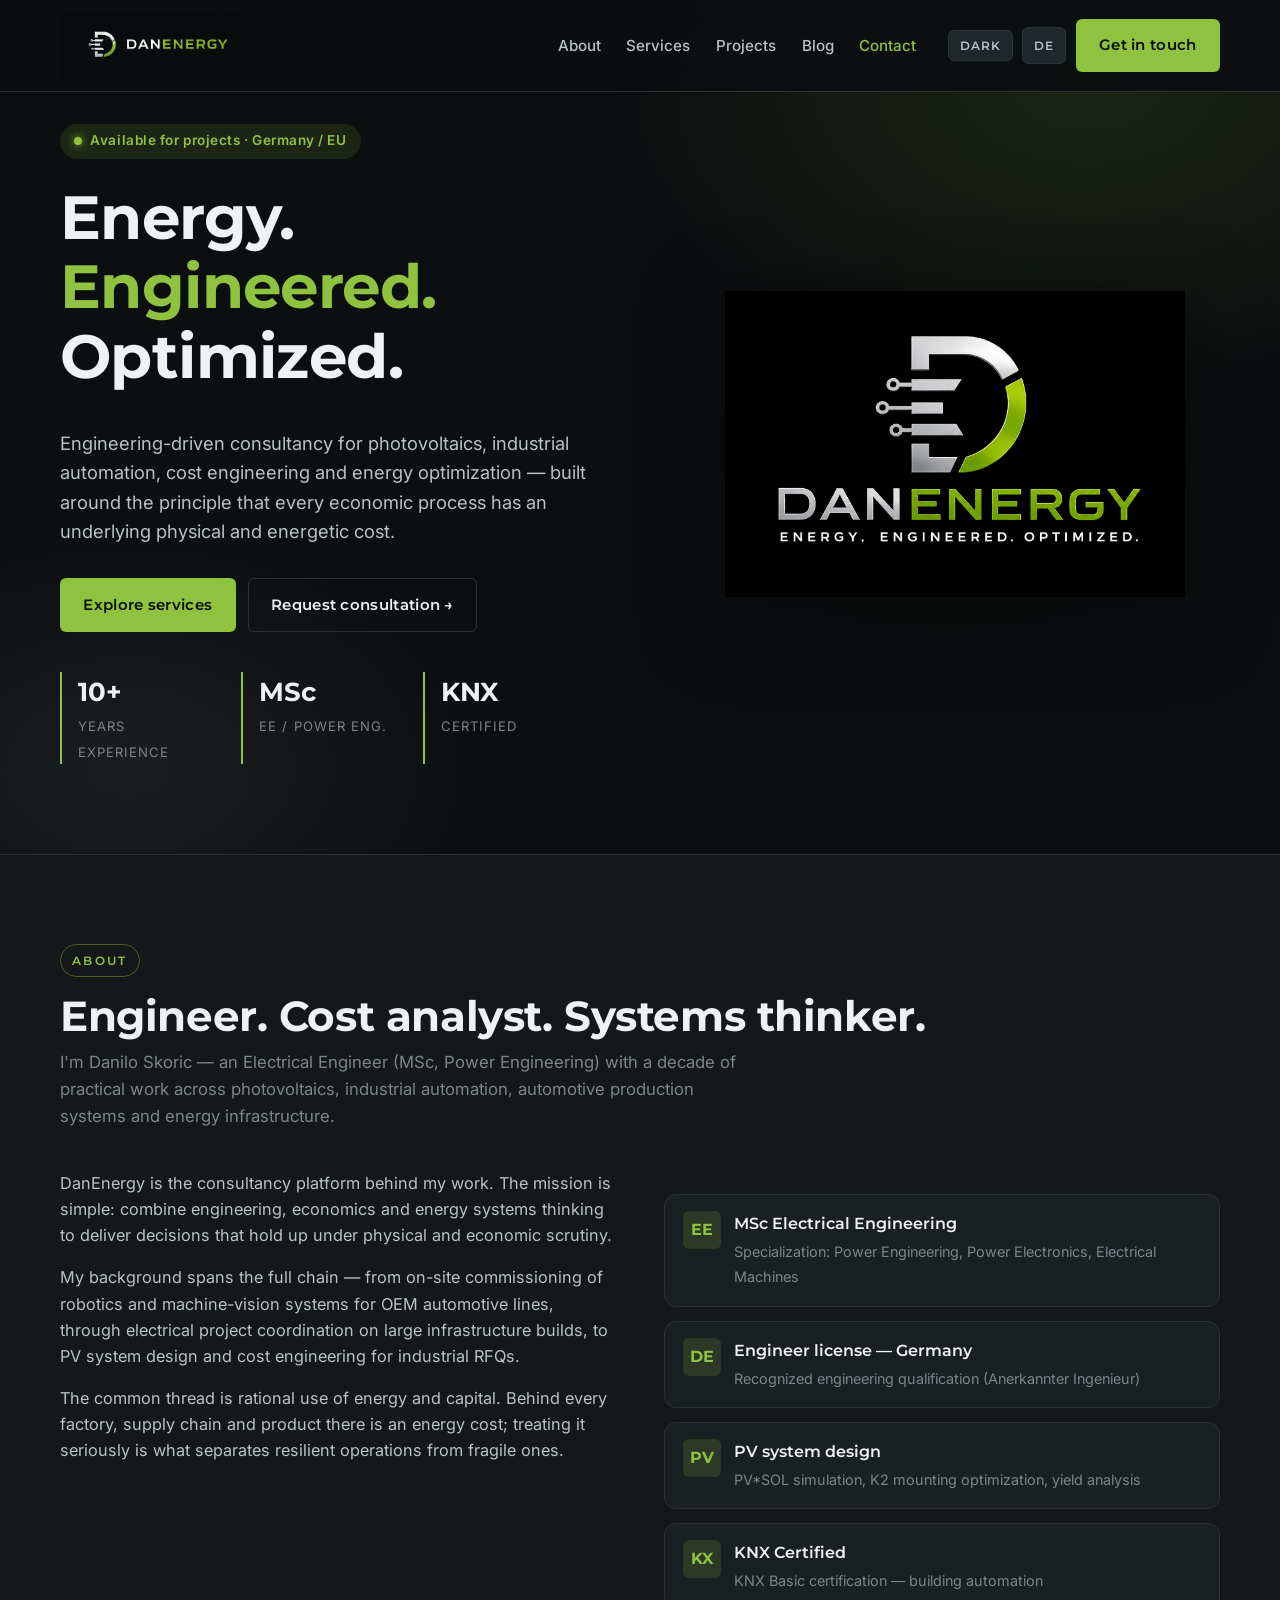
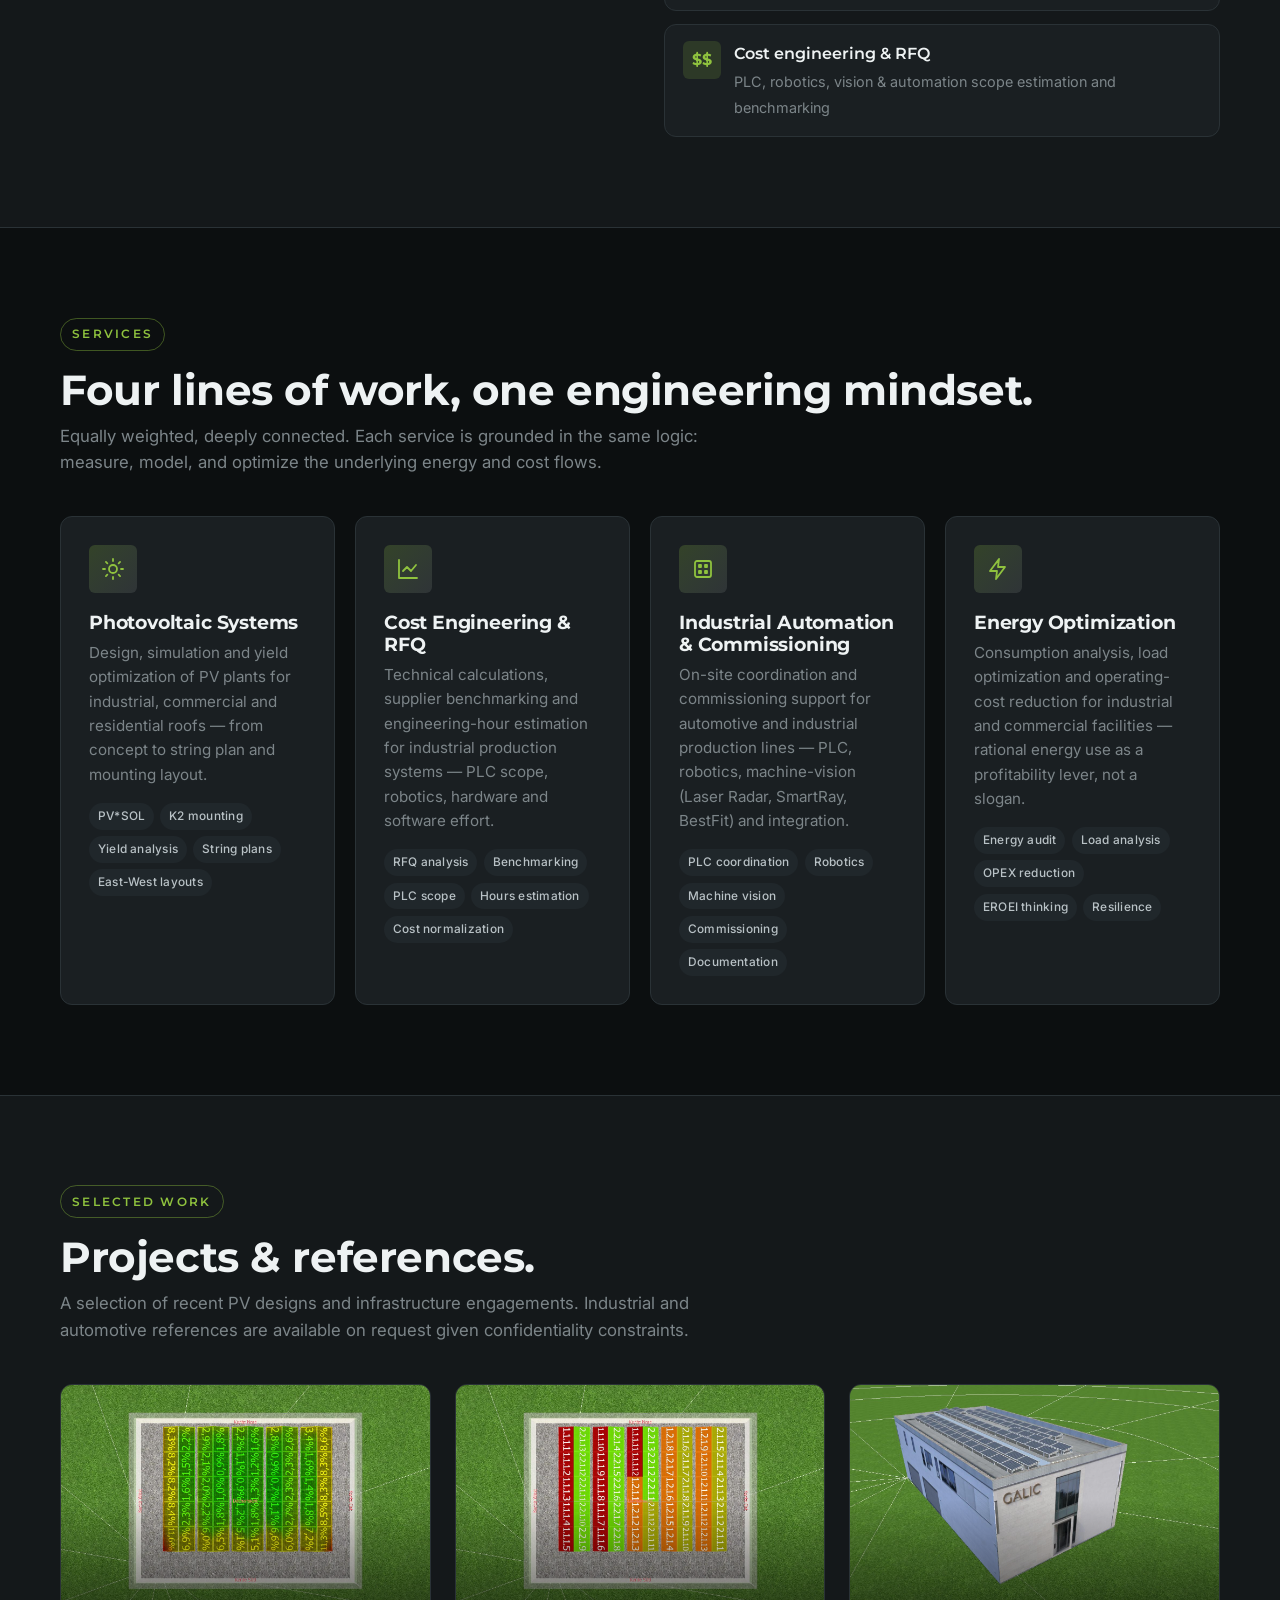
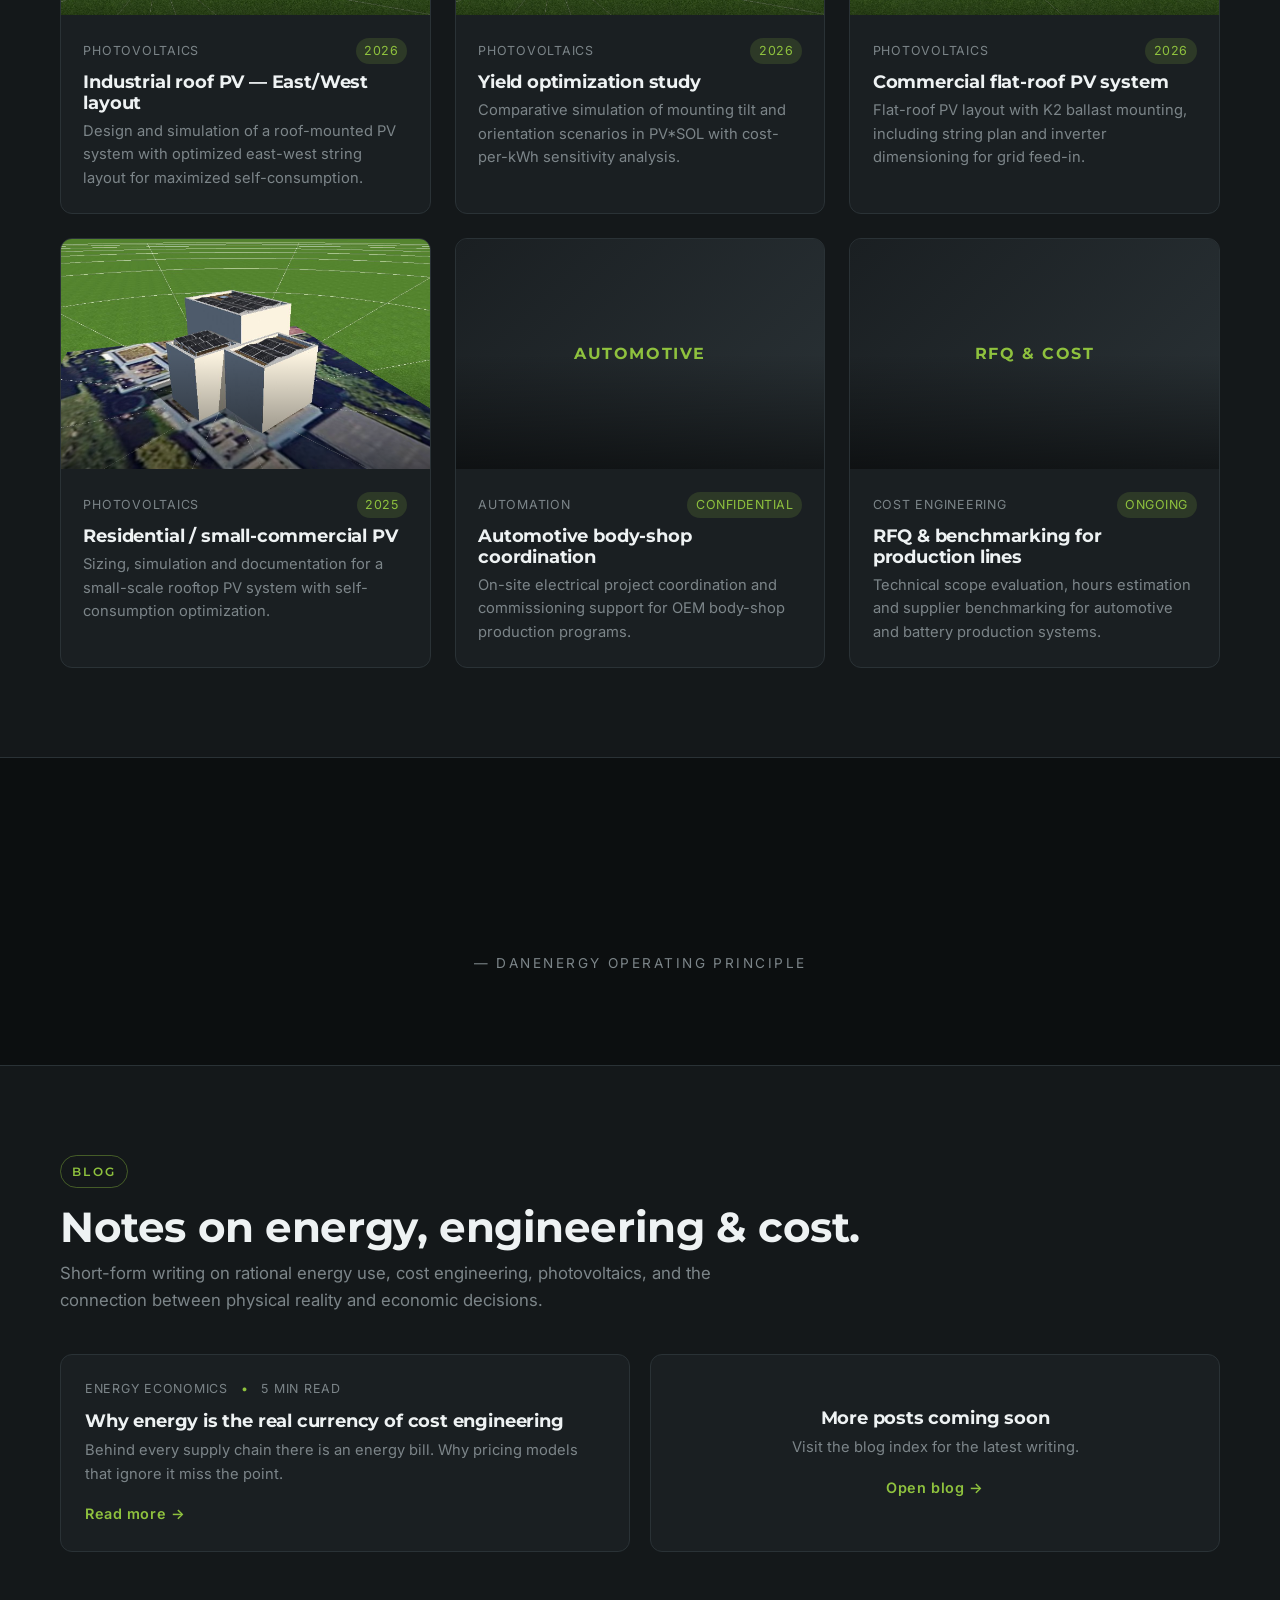
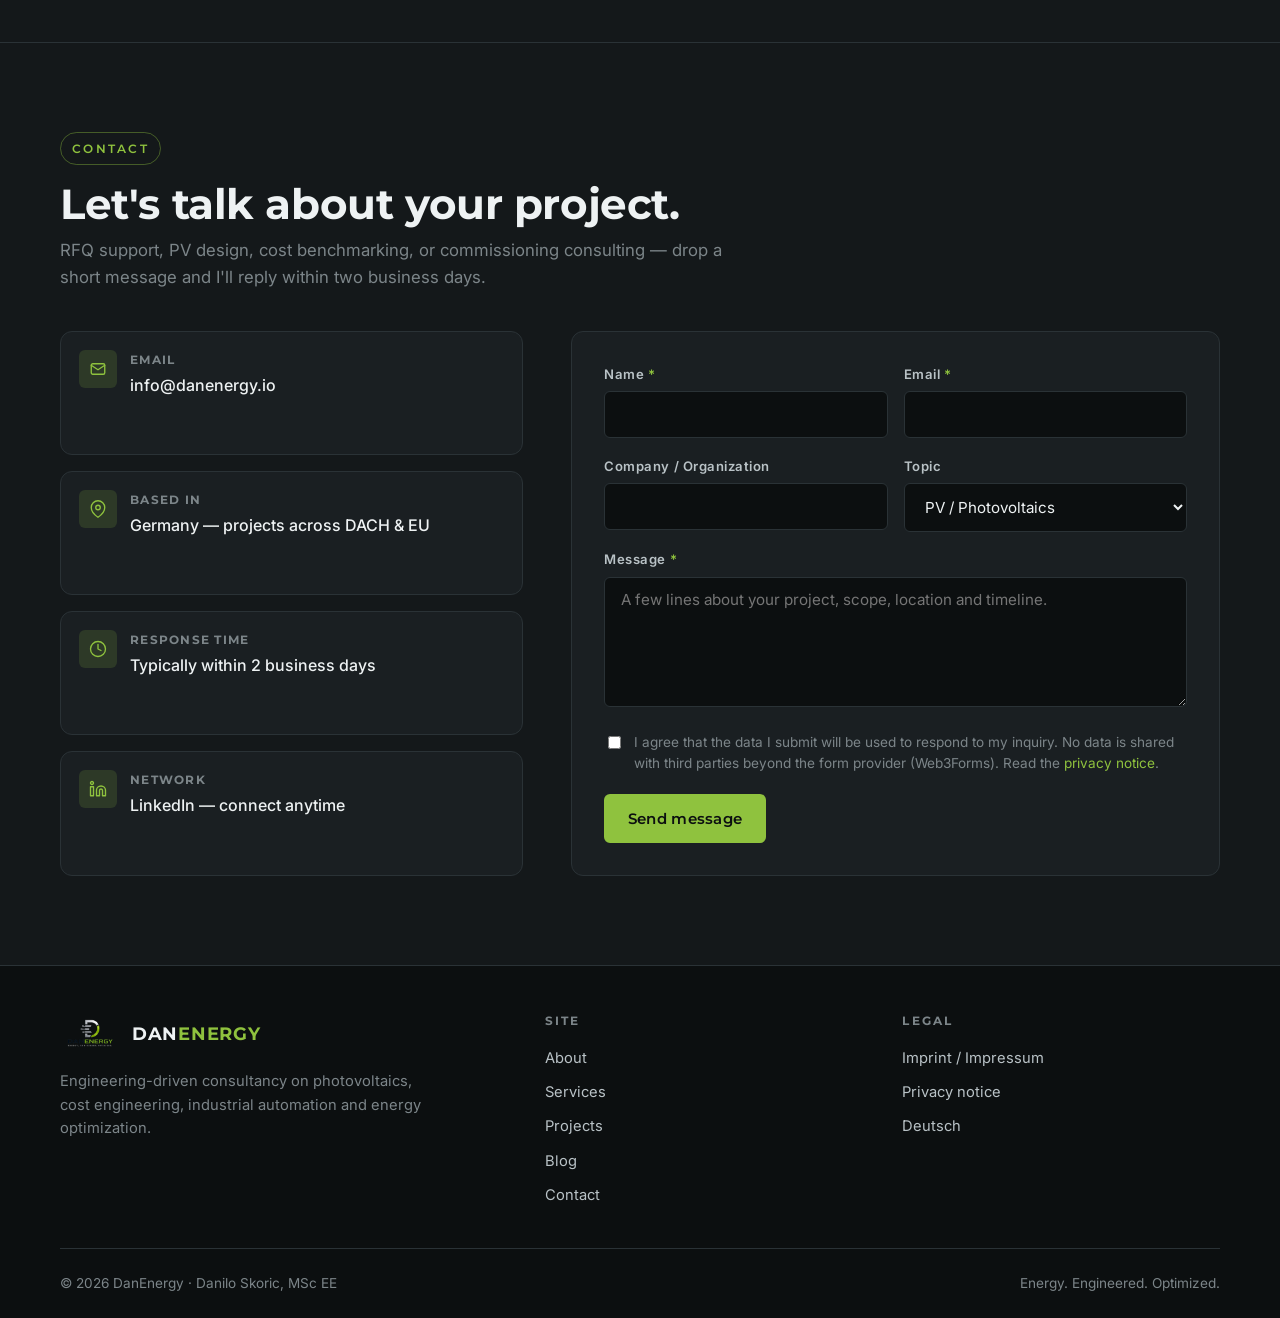
==== commit c976235f: "Fixed mobile header Fix mobile header — hamburger menu, safe-area, larger tap targets" ====
--- a/index.html
+++ b/index.html
@@ -33,22 +33,24 @@
       <img src="assets/images/danenergy_brand_horizontal.png" alt="DanEnergy">
     </a>
 
-    <ul class="nav-links" id="navLinks">
-      <li><a href="#about">About</a></li>
-      <li><a href="#services">Services</a></li>
-      <li><a href="#projects">Projects</a></li>
-      <li><a href="blog/index.html">Blog</a></li>
-      <li><a href="#contact">Contact</a></li>
-    </ul>
-
-    <div class="nav-actions">
-      <button class="theme-toggle" id="themeToggle" aria-label="Toggle dark / light theme">DARK</button>
-      <a class="lang-toggle" href="de/index.html" aria-label="Switch to German">DE</a>
-      <a class="btn btn-primary" href="#contact">Get in touch</a>
-      <button class="menu-toggle" id="menuToggle" aria-label="Open menu" aria-expanded="false">
-        <span></span>
-      </button>
-    </div>
+    <nav class="nav-menu" id="navMenu" aria-label="Primary">
+      <ul class="nav-links">
+        <li><a href="#about">About</a></li>
+        <li><a href="#services">Services</a></li>
+        <li><a href="#projects">Projects</a></li>
+        <li><a href="blog/index.html">Blog</a></li>
+        <li><a href="#contact">Contact</a></li>
+      </ul>
+      <div class="nav-actions">
+        <button class="theme-toggle" id="themeToggle" aria-label="Toggle dark / light theme">DARK</button>
+        <a class="lang-toggle" href="de/index.html" aria-label="Switch to German">DE</a>
+        <a class="btn btn-primary" href="#contact">Get in touch</a>
+      </div>
+    </nav>
+
+    <button class="menu-toggle" id="menuToggle" aria-label="Open menu" aria-expanded="false">
+      <span></span>
+    </button>
   </div>
 </header>
 
--- a/css/styles.css
+++ b/css/styles.css
@@ -136,8 +136,10 @@
 .site-header {
   position: fixed;
   top: 0; left: 0; right: 0;
-  height: var(--header-h);
-  background: color-mix(in oklab, var(--color-bg) 80%, transparent);
+  min-height: var(--header-h);
+  height: calc(var(--header-h) + env(safe-area-inset-top));
+  padding-top: env(safe-area-inset-top);
+  background: color-mix(in oklab, var(--color-bg) 92%, transparent);
   backdrop-filter: saturate(160%) blur(14px);
   -webkit-backdrop-filter: saturate(160%) blur(14px);
   border-bottom: 1px solid var(--color-border);
@@ -168,6 +170,15 @@
   transition: transform var(--transition);
 }
 .brand:hover img { transform: scale(1.03); }
+
+/* Desktop: nav-menu is just an inline wrapper */
+.nav-menu {
+  display: flex;
+  align-items: center;
+  gap: 2rem;
+  flex: 1;
+  justify-content: flex-end;
+}
 
 .nav-links {
   display: flex;
@@ -257,26 +268,33 @@
 
 .menu-toggle {
   display: none;
-  background: transparent;
+  background: var(--color-surface);
   border: 1px solid var(--color-border);
   border-radius: var(--radius-sm);
-  width: 42px; height: 42px;
+  width: 44px; height: 44px;
   cursor: pointer;
   padding: 0;
-}
+  flex-shrink: 0;
+  transition: all var(--transition);
+}
+.menu-toggle:hover { border-color: var(--color-accent); }
 .menu-toggle span,
 .menu-toggle span::before,
 .menu-toggle span::after {
   content: "";
   display: block;
-  width: 18px; height: 2px;
+  width: 20px; height: 2px;
   background: var(--color-text);
   position: relative;
   margin: 0 auto;
+  border-radius: 2px;
   transition: all var(--transition);
 }
-.menu-toggle span::before { position: absolute; top: -6px; left: 0; }
-.menu-toggle span::after  { position: absolute; top: 6px;  left: 0; }
+.menu-toggle span::before { position: absolute; top: -7px; left: 0; }
+.menu-toggle span::after  { position: absolute; top: 7px;  left: 0; }
+.menu-toggle[aria-expanded="true"] span { background: transparent; }
+.menu-toggle[aria-expanded="true"] span::before { top: 0; transform: rotate(45deg); }
+.menu-toggle[aria-expanded="true"] span::after  { top: 0; transform: rotate(-45deg); }
 
 /* =====================================================
    Hero
@@ -931,38 +949,94 @@
   .footer-grid { grid-template-columns: 1fr 1fr; gap: 2rem; }
 }
 
-@media (max-width: 720px) {
-  :root { --header-h: 76px; }
-  .brand img { height: 50px; }
-  .nav-links {
+/* ============= MOBILE / TABLET (≤900px) ============= */
+@media (max-width: 900px) {
+  :root { --header-h: 68px; }
+
+  .brand img { height: 44px; max-width: 170px; width: auto; }
+
+  /* Show hamburger toggle */
+  .menu-toggle { display: block; }
+
+  /* Mobile nav-menu becomes a full-width dropdown panel */
+  .nav-menu {
     position: fixed;
-    top: var(--header-h);
+    top: calc(var(--header-h) + env(safe-area-inset-top));
     right: 0; left: 0;
     flex-direction: column;
     align-items: stretch;
+    justify-content: flex-start;
     gap: 0;
     background: var(--color-bg-soft);
     border-bottom: 1px solid var(--color-border);
-    padding: 1rem 1.25rem;
-    transform: translateY(-110%);
-    transition: transform 250ms ease-out;
+    box-shadow: 0 16px 32px rgba(0, 0, 0, 0.35);
+    padding: 0.5rem 1.25rem 1.25rem;
+    transform: translateY(-150%);
+    transition: transform 280ms ease-out, opacity 200ms ease-out;
+    opacity: 0;
     z-index: 90;
+    max-height: calc(100vh - var(--header-h) - env(safe-area-inset-top));
+    overflow-y: auto;
   }
-  .nav-links.open { transform: translateY(0); }
-  .nav-links li { padding: 0.7rem 0; border-bottom: 1px solid var(--color-border); }
-  .nav-links li:last-child { border: none; }
-  .menu-toggle { display: block; }
-  .nav-actions .btn { display: none; }
+  .nav-menu.open {
+    transform: translateY(0);
+    opacity: 1;
+  }
+
+  /* Nav links stack vertically with big tap targets */
+  .nav-links {
+    flex-direction: column;
+    align-items: stretch;
+    gap: 0;
+    width: 100%;
+  }
+  .nav-links li {
+    padding: 0;
+    border-bottom: 1px solid var(--color-border);
+  }
+  .nav-links li a {
+    display: block;
+    font-size: 1.05rem;
+    padding: 1rem 0.25rem;
+    min-height: 48px;
+  }
+  .nav-links a::after { display: none; }
+
+  /* Action buttons stack vertically inside the menu */
+  .nav-actions {
+    flex-direction: column;
+    align-items: stretch;
+    gap: 0.6rem;
+    padding-top: 1rem;
+    width: 100%;
+  }
+  .nav-actions .theme-toggle,
+  .nav-actions .lang-toggle {
+    padding: 0.85rem 1rem;
+    font-size: 0.95rem;
+    text-align: center;
+    min-height: 48px;
+    width: 100%;
+  }
+  .nav-actions .btn {
+    width: 100%;
+    justify-content: center;
+    padding: 1rem 1.4rem;
+    font-size: 1rem;
+    min-height: 52px;
+  }
+
+  /* Layout adjustments */
   .form-row { grid-template-columns: 1fr; }
   .footer-grid { grid-template-columns: 1fr; }
   .hero-stats { grid-template-columns: 1fr 1fr; }
-  .hero-tagline { gap: 0.5rem; letter-spacing: 0.18em; font-size: 0.78rem; }
-  .hero-tagline .sep { width: 3px; height: 3px; }
-}
-
+}
+
+/* ============= EXTRA SMALL PHONES (≤420px) ============= */
 @media (max-width: 420px) {
-  .hero-tagline { flex-wrap: wrap; justify-content: center; gap: 0.4rem; }
-  .nav-actions .lang-toggle, .nav-actions .theme-toggle { padding: 0.4rem 0.55rem; font-size: 0.72rem; }
+  :root { --header-h: 64px; }
+  .brand img { height: 40px; max-width: 150px; }
+  .menu-toggle { width: 40px; height: 40px; }
 }
 
 /* Print-friendly */
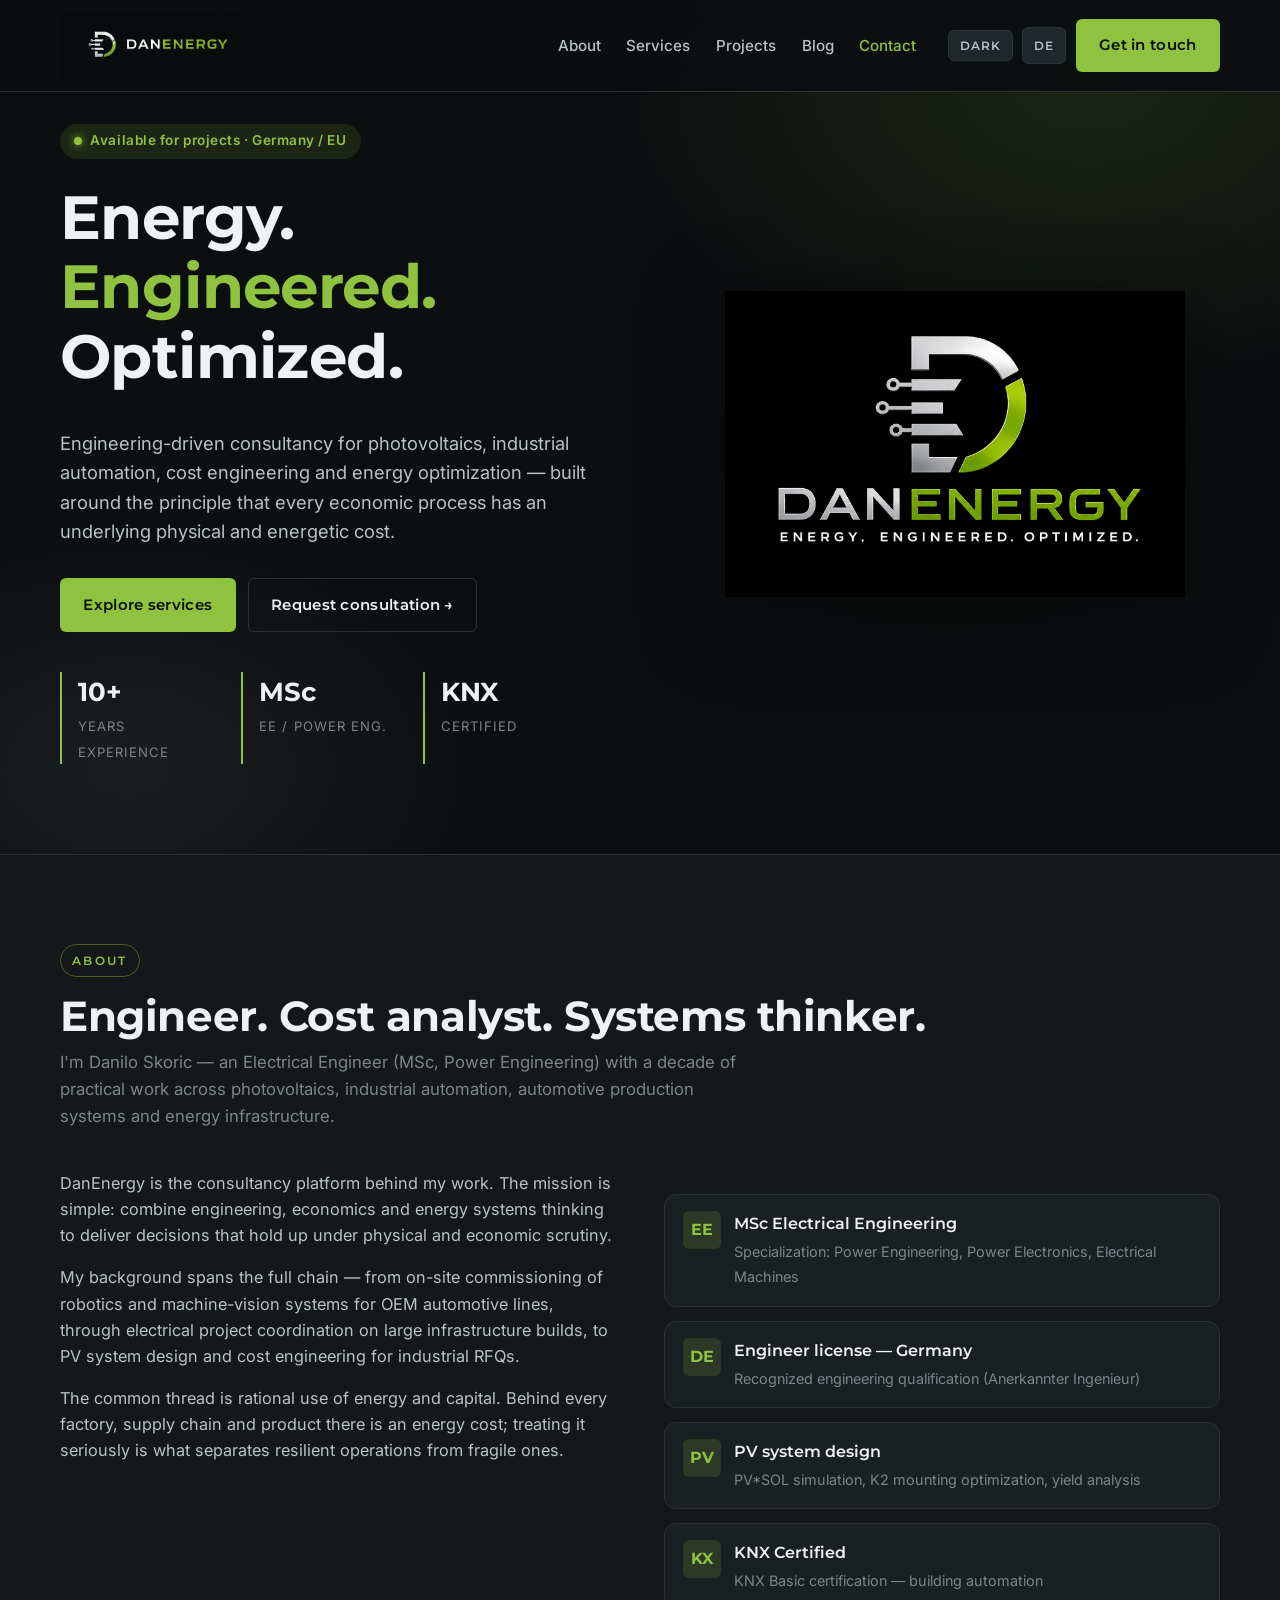
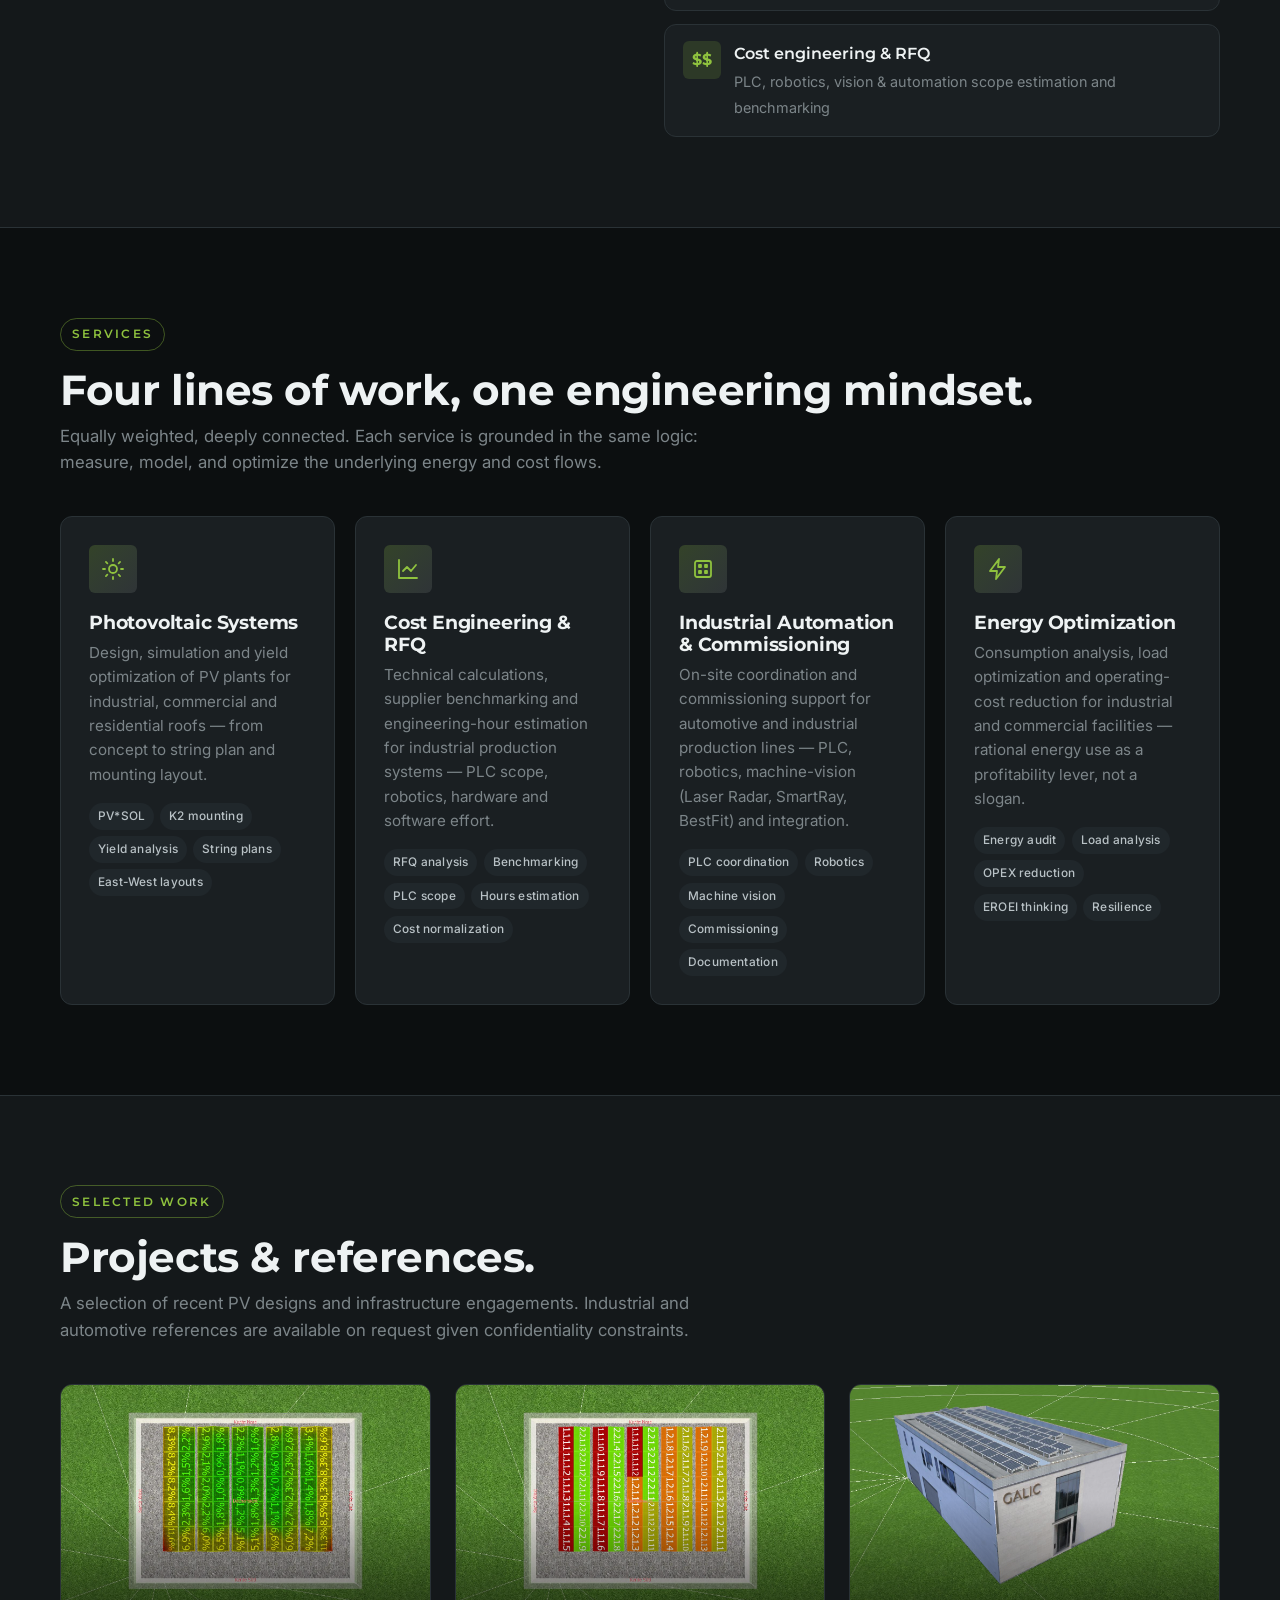
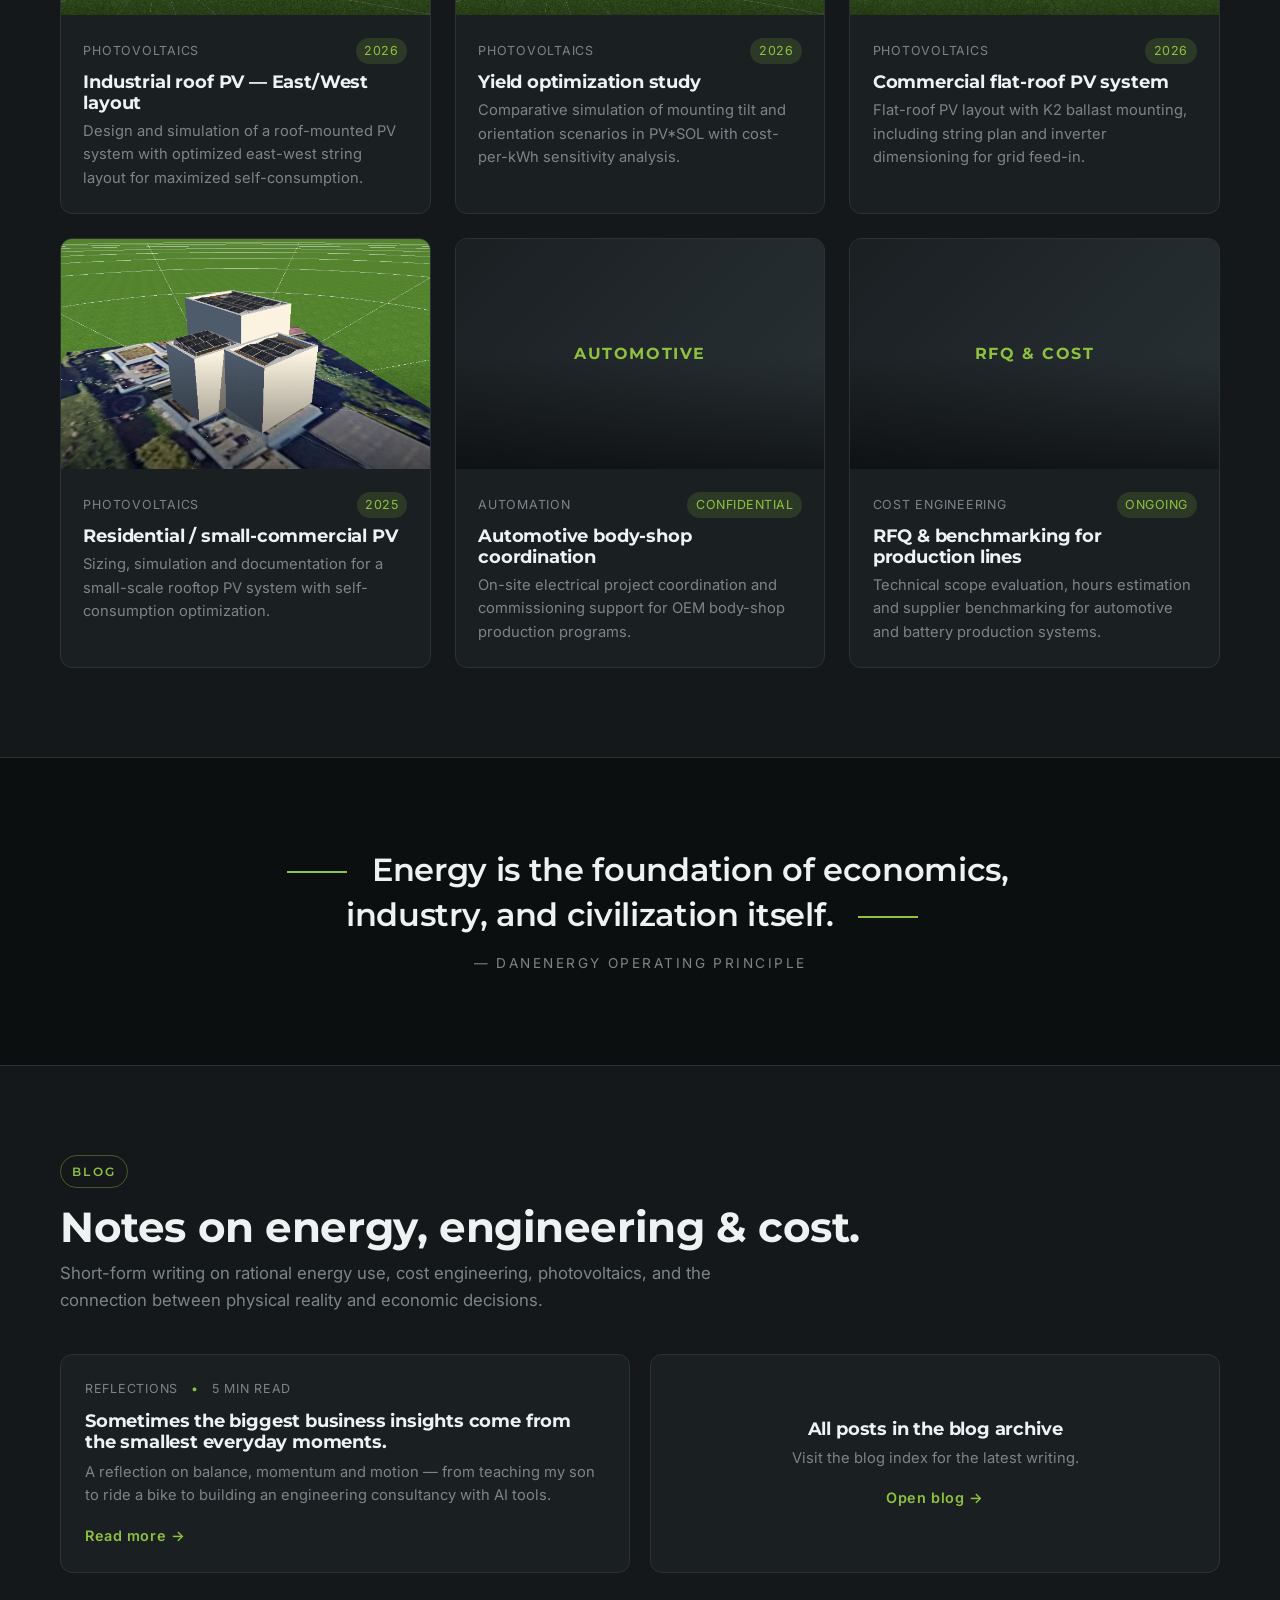
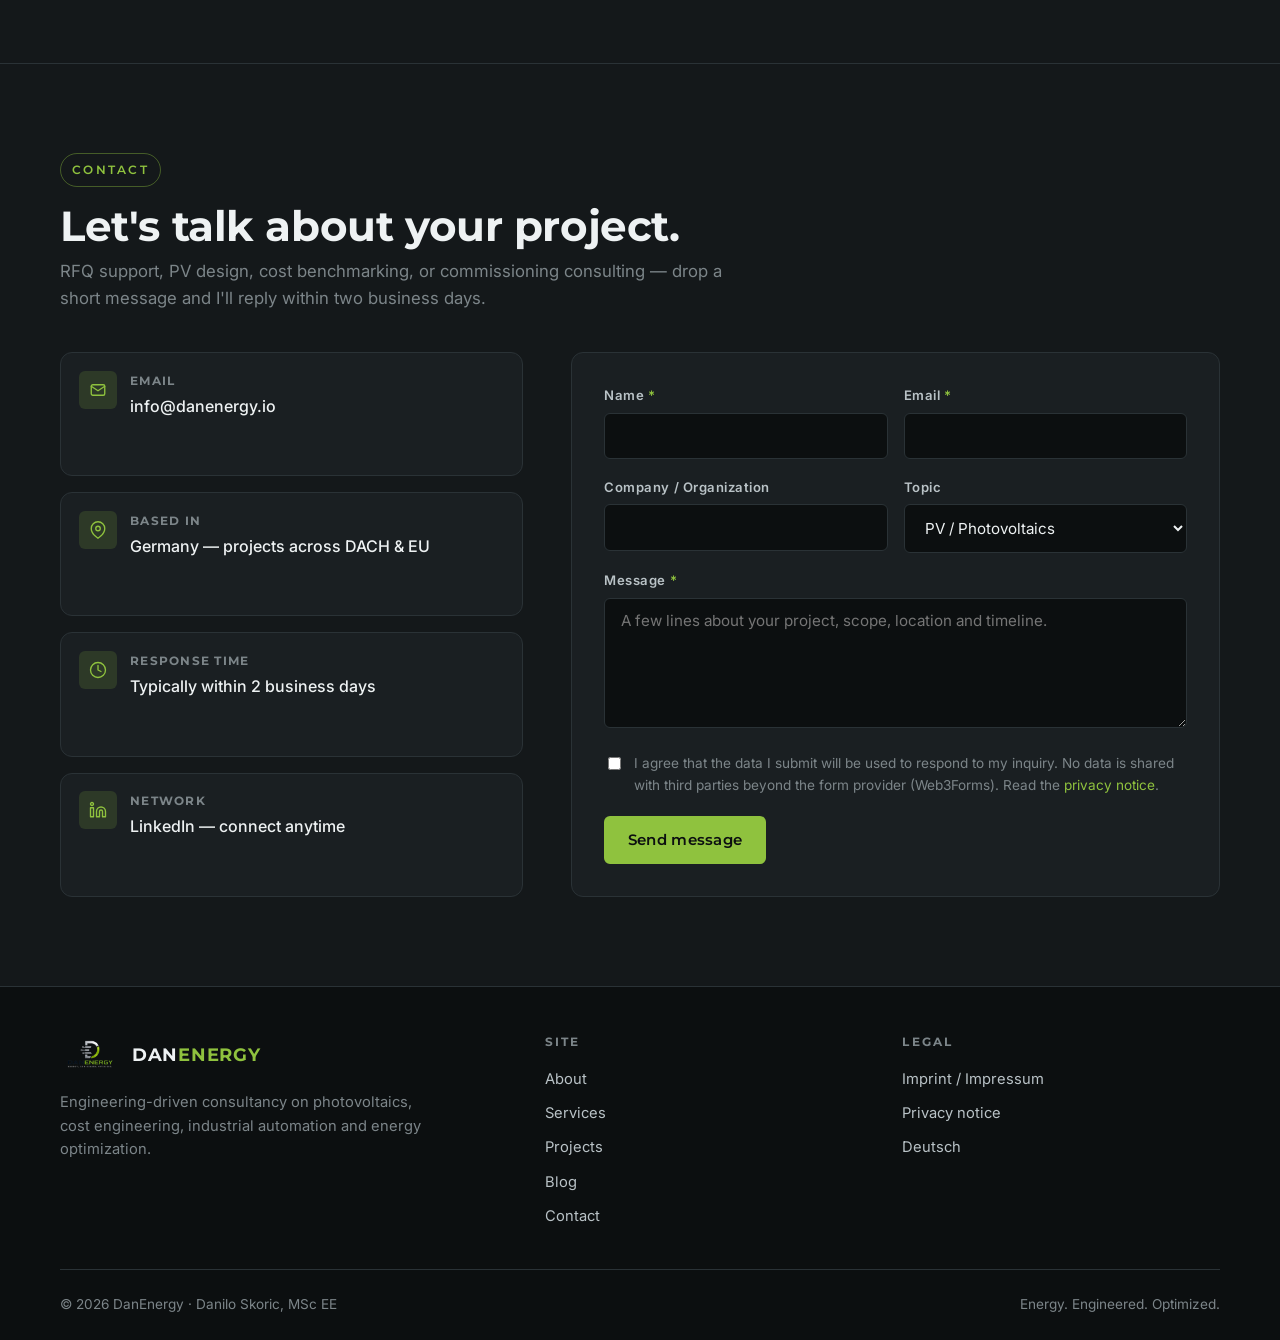
==== commit 0feac97c: "Added new blog post Add new blog post (EN + DE) — small moments, big insights" ====
--- a/index.html
+++ b/index.html
@@ -335,14 +335,14 @@
     </p>
 
     <div class="blog-grid">
-      <a href="blog/why-energy-is-cost.html" class="blog-card reveal">
-        <div class="blog-meta"><span>Energy economics</span><span class="dot">•</span><span>5 min read</span></div>
-        <h3>Why energy is the real currency of cost engineering</h3>
-        <p>Behind every supply chain there is an energy bill. Why pricing models that ignore it miss the point.</p>
+      <a href="blog/small-moments-big-insights.html" class="blog-card reveal">
+        <div class="blog-meta"><span>Reflections</span><span class="dot">•</span><span>5 min read</span></div>
+        <h3>Sometimes the biggest business insights come from the smallest everyday moments.</h3>
+        <p>A reflection on balance, momentum and motion — from teaching my son to ride a bike to building an engineering consultancy with AI tools.</p>
         <span class="arrow">Read more →</span>
       </a>
       <a href="blog/index.html" class="blog-card reveal" style="display:flex;flex-direction:column;justify-content:center;align-items:center;text-align:center;">
-        <h3 style="margin:0;">More posts coming soon</h3>
+        <h3 style="margin:0;">All posts in the blog archive</h3>
         <p style="margin-top:0.5rem;">Visit the blog index for the latest writing.</p>
         <span class="arrow">Open blog →</span>
       </a>
